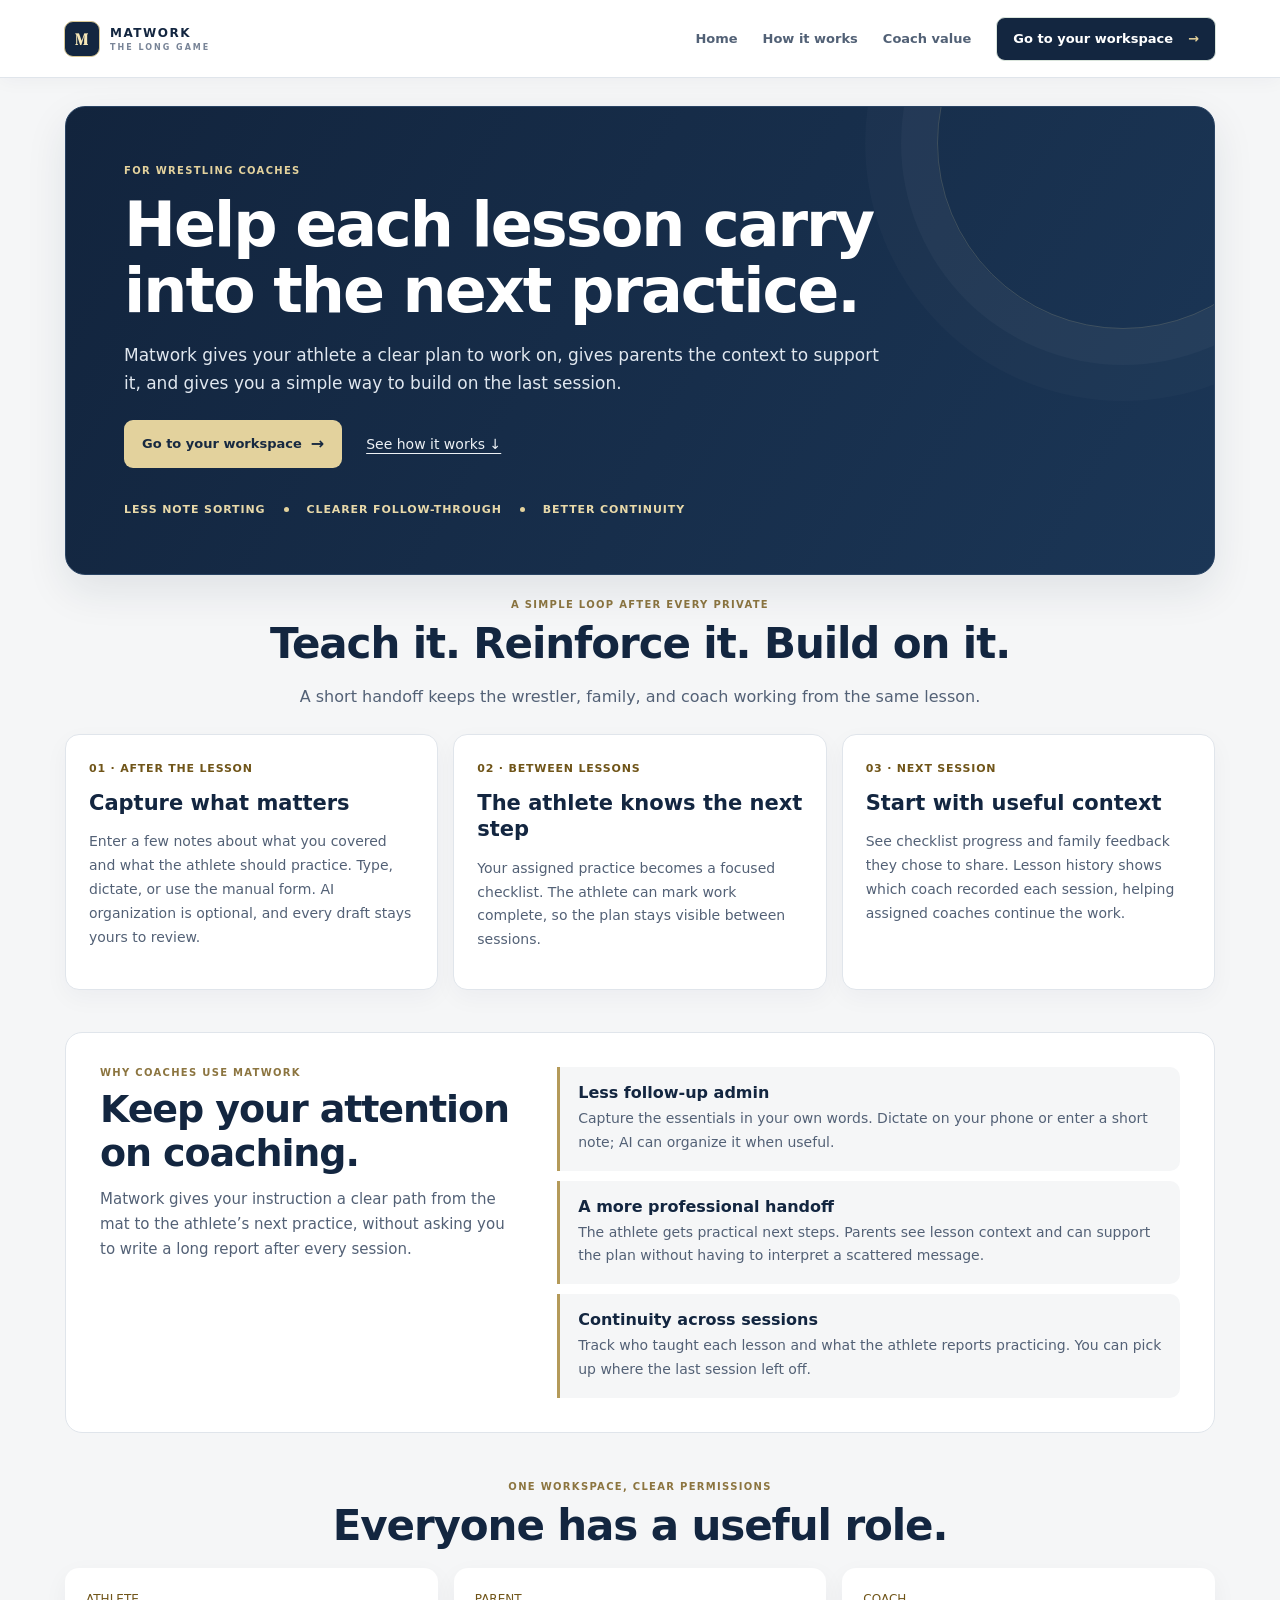
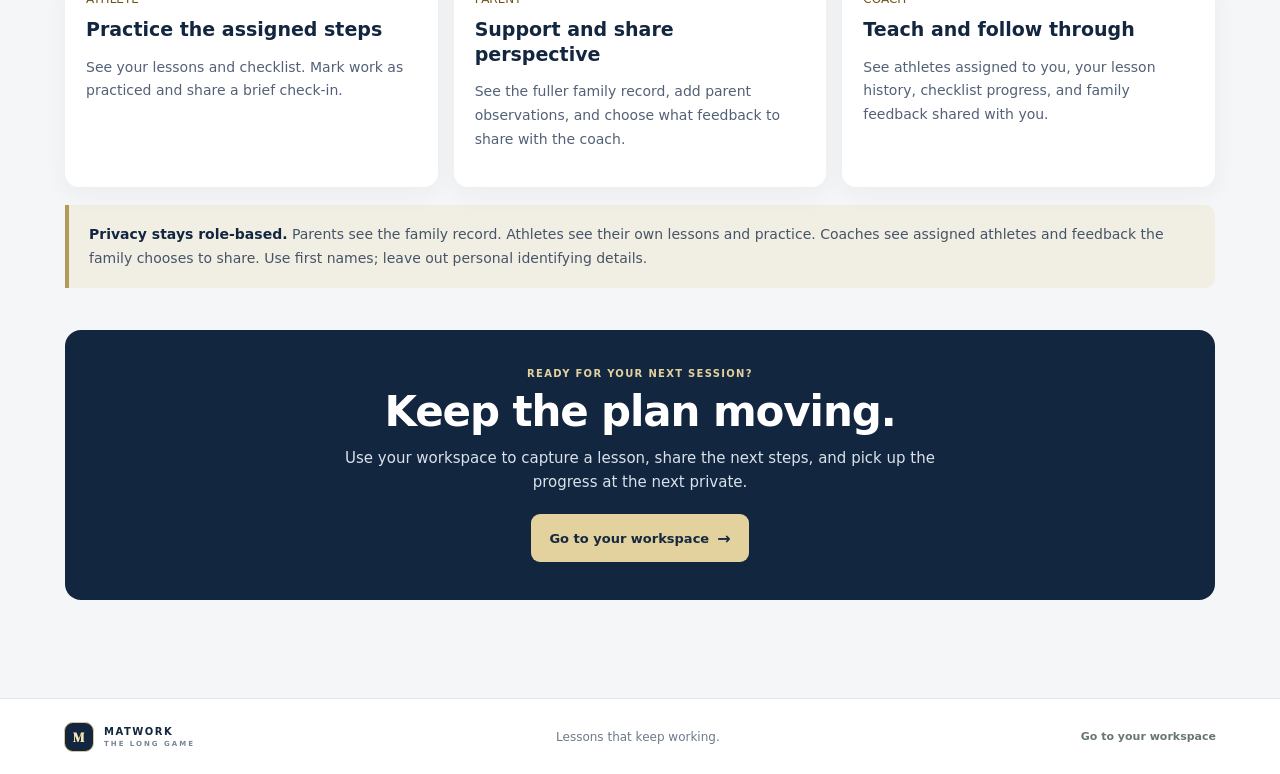
==== for-coaches.html @ a9db0e81 "Tighten tablet breakpoint for Coach page navigation" ====
<!doctype html>
<html lang="en">
<head>
  <meta charset="utf-8">
  <meta name="viewport" content="width=device-width, initial-scale=1">
  <meta name="theme-color" content="#142321">
  <meta name="description" content="How Matwork supports coaches, athletes, and parents between wrestling lessons.">
  <title>Matwork — How it works</title>
  <link rel="stylesheet" href="marketing.css?v=20261018-coachpage4">
</head>
<body>
  <header class="site-header">
    <a class="brand" href="index.html" aria-label="Matwork home"><span class="brand-mark">M</span><span>MATWORK<small>THE LONG GAME</small></span></a>
    <nav aria-label="Main navigation"><a href="index.html">Home</a><a href="#how-it-works">How it works</a><a href="#coach-value">Coach value</a></nav>
    <a class="header-cta" href="shared.html">Go to your workspace <span>→</span></a>
  </header>
  <main class="simple-main coach-page">
    <section class="coach-intro">
      <div class="eyebrow">FOR WRESTLING COACHES</div>
      <h1>Help each lesson carry into the next practice.</h1>
      <p class="lead">Matwork gives your athlete a clear plan to work on, gives parents the context to support it, and gives you a simple way to build on the last session.</p>
      <div class="coach-intro-actions"><a class="button" href="shared.html">Go to your workspace <span>→</span></a><a class="coach-text-link" href="#how-it-works">See how it works ↓</a></div>
      <div class="coach-promise"><span>LESS NOTE SORTING</span><i></i><span>CLEARER FOLLOW-THROUGH</span><i></i><span>BETTER CONTINUITY</span></div>
    </section>

    <section class="coach-section" id="how-it-works">
      <div class="coach-section-heading"><div class="eyebrow">A SIMPLE LOOP AFTER EVERY PRIVATE</div><h2>Teach it. Reinforce it. Build on it.</h2><p>A short handoff keeps the wrestler, family, and coach working from the same lesson.</p></div>
      <div class="coach-steps">
        <article class="coach-step"><span>01 · AFTER THE LESSON</span><h3>Capture what matters</h3><p>Enter a few notes about what you covered and what the athlete should practice. Type, dictate, or use the manual form. AI organization is optional, and every draft stays yours to review.</p></article>
        <article class="coach-step"><span>02 · BETWEEN LESSONS</span><h3>The athlete knows the next step</h3><p>Your assigned practice becomes a focused checklist. The athlete can mark work complete, so the plan stays visible between sessions.</p></article>
        <article class="coach-step"><span>03 · NEXT SESSION</span><h3>Start with useful context</h3><p>See checklist progress and family feedback they chose to share. Lesson history shows which coach recorded each session, helping assigned coaches continue the work.</p></article>
      </div>
    </section>

    <section class="coach-value-section" id="coach-value">
      <div><div class="eyebrow">WHY COACHES USE MATWORK</div><h2>Keep your attention on coaching.</h2><p class="coach-value-intro">Matwork gives your instruction a clear path from the mat to the athlete’s next practice, without asking you to write a long report after every session.</p></div>
      <div class="coach-benefits">
        <article><b>Less follow-up admin</b><p>Capture the essentials in your own words. Dictate on your phone or enter a short note; AI can organize it when useful.</p></article>
        <article><b>A more professional handoff</b><p>The athlete gets practical next steps. Parents see lesson context and can support the plan without having to interpret a scattered message.</p></article>
        <article><b>Continuity across sessions</b><p>Track who taught each lesson and what the athlete reports practicing. You can pick up where the last session left off.</p></article>
      </div>
    </section>

    <section class="coach-roles" aria-label="Who sees what">
      <div class="coach-section-heading"><div class="eyebrow">ONE WORKSPACE, CLEAR PERMISSIONS</div><h2>Everyone has a useful role.</h2></div>
      <div class="simple-grid" id="roles">
        <article class="simple-card"><small>ATHLETE</small><h3>Practice the assigned steps</h3><p>See your lessons and checklist. Mark work as practiced and share a brief check-in.</p></article>
        <article class="simple-card"><small>PARENT</small><h3>Support and share perspective</h3><p>See the fuller family record, add parent observations, and choose what feedback to share with the coach.</p></article>
        <article class="simple-card"><small>COACH</small><h3>Teach and follow through</h3><p>See athletes assigned to you, your lesson history, checklist progress, and family feedback shared with you.</p></article>
      </div>
      <p class="coach-privacy"><b>Privacy stays role-based.</b> Parents see the family record. Athletes see their own lessons and practice. Coaches see assigned athletes and feedback the family chooses to share. Use first names; leave out personal identifying details.</p>
    </section>

    <section class="coach-closing"><div class="eyebrow">READY FOR YOUR NEXT SESSION?</div><h2>Keep the plan moving.</h2><p>Use your workspace to capture a lesson, share the next steps, and pick up the progress at the next private.</p><a class="button" href="shared.html">Go to your workspace <span>→</span></a></section>
  </main>
  <footer class="site-footer"><a class="brand footer-brand" href="index.html"><span class="brand-mark">M</span><span>MATWORK<small>THE LONG GAME</small></span></a><span>Lessons that keep working.</span><a href="shared.html">Go to your workspace</a></footer>
</body>
</html>
---- marketing.css ----
@import url('https://fonts.googleapis.com/css2?family=DM+Sans:wght@400;500;600;700&family=DM+Serif+Display&display=swap');
:root{--ink:#142321;--forest:#315647;--green:#5a8a6a;--mint:#a4ccb4;--line:#e5ebe4;--muted:#76837b;--paper:#f7f8f4;--white:#fff;--gold:#c1a067;--sans:'DM Sans',Inter,ui-sans-serif,system-ui,-apple-system,'Segoe UI',sans-serif;--display:'DM Serif Display',Georgia,'Times New Roman',serif}
*{box-sizing:border-box}html{scroll-behavior:smooth}body{margin:0;background:var(--paper);color:var(--ink);font-family:var(--sans);font-size:15px;-webkit-font-smoothing:antialiased}.site-header{height:78px;padding:0 max(28px,calc((100vw - 1160px)/2));display:flex;align-items:center;justify-content:space-between;background:#fff;border-bottom:1px solid var(--line);gap:25px}.brand{display:flex;align-items:center;gap:10px;color:var(--ink);text-decoration:none;font-size:12px;font-weight:800;letter-spacing:1.8px;white-space:nowrap}.brand-mark{display:grid;place-items:center;width:36px;height:36px;border-radius:10px;background:var(--ink);color:#fff;font:700 16px var(--display)}.brand small{display:block;margin-top:3px;color:#8c9991;font-size:8px;letter-spacing:2px}.site-header nav{display:flex;gap:28px;margin-left:auto}.site-header nav a,.site-footer>a:not(.brand){color:#68776e;text-decoration:none;font-size:11px;font-weight:600}.site-header nav a:hover,.site-footer>a:hover{text-decoration:underline;text-underline-offset:4px}.header-cta{padding:11px 15px;border:1px solid #dae5dc;border-radius:8px;color:var(--forest);text-decoration:none;font-size:11px;font-weight:700;white-space:nowrap}.header-cta span{margin-left:7px}.hero{position:relative;overflow:hidden;display:grid;grid-template-columns:1.05fr .95fr;align-items:center;gap:45px;min-height:480px;padding:75px max(28px,calc((100vw - 1160px)/2));background:#142321;color:white}.hero:after{content:"";position:absolute;width:650px;height:650px;border:1px solid #ffffff0e;border-radius:50%;right:-90px;top:-85px;pointer-events:none}.hero-copy,.hero-visual{position:relative;z-index:1}.eyebrow{font-size:9px;font-weight:700;letter-spacing:1.7px;color:#73957f}.light-eyebrow{color:#9fc7ad}.pulse{display:inline-block;width:7px;height:7px;border-radius:100%;background:#8ab99a;margin-right:7px;vertical-align:1px}.hero h1{font:400 clamp(45px,6vw,72px)/1.03 var(--display);letter-spacing:-1.5px;margin:19px 0 18px}.hero h1 em{color:#9ac4a7;font-style:normal}.lead{max-width:525px;font-size:15px;line-height:1.75;color:#c2cec6;margin:0}.hero-actions{display:flex;align-items:center;gap:23px;margin-top:28px}.button{display:inline-flex;align-items:center;gap:17px;text-decoration:none;font-size:11px;font-weight:700;border-radius:8px;padding:14px 17px}.button-light{background:#fff;color:var(--ink)}.button span{font-size:16px}.text-link{font-size:11px;font-weight:650;color:#b7c8bd;text-decoration:none}.text-link span{margin-left:6px}.text-link:hover{text-decoration:underline;text-underline-offset:4px}.early-note{color:#82958a;font-size:9px;letter-spacing:.3px;margin-top:20px}.hero-visual{height:330px;display:grid;place-items:center}.loop-ring{position:relative;width:270px;height:270px;border:1px solid #ffffff30;border-radius:50%;display:grid;place-items:center}.loop-ring:before,.loop-ring:after{content:"";position:absolute;inset:22px;border:1px solid #ffffff25;border-radius:50%}.loop-ring:after{inset:58px;border-style:dashed;border-color:#ffffff22}.loop-center{display:grid;place-items:center;text-align:center;position:relative;z-index:2;width:87px;height:87px;border-radius:50%;background:#24483b;color:#c9dfd0;font:18px/1.05 var(--display);letter-spacing:1px}.loop-node{position:absolute;display:grid;gap:3px;place-items:center;width:92px;height:58px;border:1px solid #ffffff35;border-radius:9px;background:#1a302b;color:#d9e5dd;font-size:8px;font-weight:700;letter-spacing:1px}.loop-node small{color:#93ac9b;font-size:9px;font-weight:400;letter-spacing:0}.node-coach{top:-13px;left:calc(50% - 46px)}.node-wrestler{right:-37px;top:calc(50% - 29px)}.node-parent{left:-37px;top:calc(50% - 29px)}.visual-caption{position:absolute;bottom:0;color:#8ba497;font-size:8px;letter-spacing:1.5px}.proof-strip{min-height:64px;display:flex;align-items:center;justify-content:center;gap:28px;padding:12px 20px;background:#fff;border-bottom:1px solid var(--line);color:#839087;font-size:8px;font-weight:700;letter-spacing:1.5px}.proof-strip i{width:4px;height:4px;border-radius:50%;background:#b9c9bc}.section{max-width:1160px;margin:0 auto;padding:90px 30px}.intro-section{display:grid;grid-template-columns:.65fr 1.35fr;gap:55px;align-items:start}.section-heading h2,.coach-value h2,.privacy-section h2,.closing-cta h2{font:400 38px/1.12 var(--display);letter-spacing:-.5px;margin:13px 0}.section-heading>p{max-width:325px;color:var(--muted);font-size:12px;line-height:1.75}.role-cards{display:grid;grid-template-columns:repeat(3,1fr);gap:12px}.role-card{position:relative;min-height:233px;padding:19px 17px;background:#fff;border:1px solid var(--line);border-radius:11px}.role-number{font-size:8px;color:#9aa59e;font-weight:700;letter-spacing:1px}.role-icon{display:grid;place-items:center;width:37px;height:37px;margin:20px 0 13px;border-radius:10px;background:#eef4ee;color:var(--forest);font-size:18px}.parent-card .role-icon{background:#f7f1e5;color:#a18047}.coach-card .role-icon{background:#edf2f3;color:#577580}.role-card h3{font:400 18px/1.25 var(--display);margin:0 0 9px}.role-card p{font-size:10px;line-height:1.7;color:#7d8981;margin:0}.role-foot{position:absolute;bottom:17px;left:17px;color:#9aa69f;font-size:7px;font-weight:700;letter-spacing:1px}.loop-section{max-width:none;padding:76px max(30px,calc((100vw - 1160px)/2));background:#eaf0e9;display:grid;grid-template-columns:.8fr 1.2fr;gap:65px}.loop-heading h2{font:400 42px/1.08 var(--display);margin:14px 0}.loop-heading p{max-width:320px;color:#758279;font-size:11px;line-height:1.75}.steps{list-style:none;margin:0;padding:0;display:grid;gap:0}.steps li{display:flex;gap:17px;padding:14px 0;border-bottom:1px solid #d9e2d8}.steps li:first-child{padding-top:0}.steps li:last-child{border:0}.steps li>span{display:grid;place-items:center;flex:0 0 27px;height:27px;border-radius:50%;background:#315647;color:white;font:13px var(--display)}.steps b{font-size:11px;color:#35483d}.steps p{max-width:580px;margin:5px 0 0;color:#7a877e;font-size:10px;line-height:1.7}.coach-value{display:grid;grid-template-columns:.85fr 1.15fr;gap:85px;align-items:center}.coach-value h2{margin-bottom:0}.value-copy p{font-size:11px;line-height:1.85;color:#748178;margin:0 0 13px}.dark-link{display:inline-block;margin-top:5px;color:#426d52}.privacy-section{display:flex;align-items:flex-start;gap:22px;padding:50px max(30px,calc((100vw - 1160px)/2));background:#fff;border-top:1px solid var(--line)}.privacy-mark{display:grid;place-items:center;flex:0 0 38px;height:38px;border-radius:10px;background:#eef4ee;color:#548066;font-size:19px}.privacy-section h2{font-size:28px;margin:9px 0}.privacy-section p{max-width:670px;color:#78857d;font-size:10px;line-height:1.8;margin:0}.closing-cta{padding:74px 25px;text-align:center;background:#142321;color:#fff}.closing-cta h2{font-size:43px;margin:13px 0}.closing-cta p{max-width:480px;margin:0 auto 22px;color:#aabbb0;font-size:11px;line-height:1.7}.site-footer{min-height:80px;display:flex;align-items:center;justify-content:space-between;gap:20px;padding:18px max(28px,calc((100vw - 1160px)/2));background:#fff;color:#9aa49d;font-size:9px}.footer-brand .brand-mark{width:30px;height:30px;font-size:14px}.footer-brand{font-size:10px}.footer-brand small{font-size:7px}
@media(max-width:900px){.site-header{padding:0 22px}.hero{padding:62px 30px;gap:15px}.section{padding:70px 25px}.intro-section{grid-template-columns:1fr;gap:27px}.section-heading>p{max-width:520px}.loop-section{padding:65px 28px;gap:35px}.coach-value{gap:45px}.privacy-section{padding:40px 28px}.site-footer{padding:18px 24px}}
@media(max-width:650px){.site-header{height:66px;padding:0 15px;gap:10px}.brand{font-size:10px;gap:7px}.brand-mark{width:31px;height:31px}.brand small{font-size:7px}.site-header nav{display:none}.header-cta{font-size:9px;padding:9px}.hero{grid-template-columns:1fr;padding:54px 22px 35px;gap:5px}.hero h1{font-size:49px}.lead{font-size:13px}.hero-visual{height:285px}.loop-ring{transform:scale(.86)}.visual-caption{font-size:7px;letter-spacing:1px}.proof-strip{gap:11px;flex-wrap:wrap;min-height:58px;font-size:7px;letter-spacing:1px}.proof-strip i{width:3px;height:3px}.section{padding:58px 19px}.section-heading h2{font-size:33px}.role-cards{grid-template-columns:1fr}.role-card{min-height:185px;padding:17px}.role-icon{margin:14px 0 10px}.role-foot{left:17px;bottom:14px}.loop-section{grid-template-columns:1fr;padding:55px 21px;gap:26px}.loop-heading h2{font-size:37px}.coach-value{grid-template-columns:1fr;gap:18px}.coach-value h2{font-size:34px}.privacy-section{padding:35px 20px;gap:13px}.privacy-section h2{font-size:24px}.closing-cta{padding:58px 20px}.closing-cta h2{font-size:36px}.site-footer{flex-wrap:wrap;justify-content:center;text-align:center;padding:17px}.site-footer>span{width:100%;order:3}.hero-actions{gap:14px;flex-wrap:wrap}}
.wrestler-preview{display:grid;grid-template-columns:.8fr 1.2fr;gap:70px;align-items:center;padding-top:40px;padding-bottom:85px}.preview-copy h2{font:400 37px/1.12 var(--display);margin:12px 0}.preview-copy p{color:#758178;font-size:11px;line-height:1.8}.preview-copy .preview-note{margin-top:20px;color:#9aa59e;font-size:9px}.athlete-card{width:min(100%,465px);justify-self:center;padding:19px;background:#fff;border:1px solid var(--line);border-radius:14px;box-shadow:0 16px 45px #23382c10}.athlete-card-top{display:flex;align-items:center;gap:10px;padding-bottom:14px;border-bottom:1px solid #edf0eb}.athlete-avatar{display:grid;place-items:center;width:35px;height:35px;background:#eaf1eb;border-radius:50%;color:#456a50;font:16px var(--display)}.athlete-card-top b{display:block;font:16px var(--display)}.athlete-card-top small{display:block;margin-top:3px;font-size:9px;color:#8d9991}.week-pill{margin-left:auto;padding:6px 8px;background:#f0f5ef;border-radius:20px;color:#64826b;font-size:7px;font-weight:700;letter-spacing:.8px}.week-focus{padding:17px 14px;background:#f5f8f4;border:1px solid #e9efe8;border-radius:9px;margin:14px 0}.mini-eyebrow{color:#7e9985;font-size:7px;font-weight:700;letter-spacing:1px}.week-focus h3{font:400 17px var(--display);margin:8px 0 5px}.week-focus p{font-size:9px;color:#829087;margin:0}.progress-row{display:flex;justify-content:space-between;font-size:9px;color:#78857d}.progress-row b{color:#3e694e}.progress-track{height:5px;background:#e9eee8;border-radius:10px;margin:8px 0 7px;overflow:hidden}.progress-track span{display:block;width:66%;height:100%;background:#78a487;border-radius:10px}.sample-task{display:flex;align-items:center;gap:10px;padding:12px 2px;border-bottom:1px solid #eff2ee}.sample-task>span:first-child{width:17px;height:17px;display:grid;place-items:center;flex:0 0 17px;border-radius:50%}.sample-task .checked{background:#e8f2e9;color:#4d805a;font-size:10px}.sample-task .unchecked{border:1px solid #cbd7cc}.sample-task b{font-size:9px}.sample-task small{display:block;color:#9aa49d;font-size:8px;margin-top:4px}.reflection-chip{display:flex;gap:9px;align-items:center;margin-top:12px;padding:10px;background:#f9f6ed;border-radius:8px}.reflection-chip>span{color:#bb9654}.reflection-chip p{margin:0;color:#817653;font-size:8px;line-height:1.55}.reflection-chip b{font-size:8px}.sample-caption{text-align:right;margin-top:10px;color:#b0b9b1;font-size:6px;letter-spacing:1px}
@media(max-width:900px){.wrestler-preview{gap:35px}}
@media(max-width:650px){.wrestler-preview{grid-template-columns:1fr;gap:26px;padding-top:25px;padding-bottom:60px}.preview-copy h2{font-size:32px}}
.monetization-note{display:grid;gap:6px;margin:17px 0;padding:13px 15px;border-left:3px solid #c1a067;background:#f5f2e9;border-radius:0 8px 8px 0}.monetization-note b{color:#705c38;font-size:9px;letter-spacing:.5px}.monetization-note span{color:#81785f;font-size:9px;line-height:1.7}


/* Keep explanatory copy readable while retaining compact decorative labels. */
.role-card p,.loop-heading p,.steps p,.value-copy p,.privacy-section p,.closing-cta p,.preview-copy p,.monetization-note span{font-size:13px;line-height:1.7}
.role-card p{font-size:12px}
.preview-copy .preview-note{font-size:12px}
/* Matwork visual refresh: clean navy with restrained Vegas gold. */
:root{--mat-navy:#132640;--mat-navy-2:#1c3658;--mat-gold:#b49a59;--mat-paper:#f5f6f7;--mat-ink:#172436;--mat-muted:#637184;--mat-line:#e0e5eb}
body{background:var(--mat-paper);color:var(--mat-ink);font-family:Inter,ui-sans-serif,system-ui,-apple-system,"Segoe UI",sans-serif}
.site-header{position:sticky;top:0;z-index:5;min-height:72px;padding:12px clamp(18px,5vw,64px);background:rgba(255,255,255,.96);border-bottom:1px solid var(--mat-line);box-shadow:0 3px 18px #1326400a;backdrop-filter:blur(12px)}
.brand{color:var(--mat-navy);letter-spacing:1.5px}.brand-mark{background:var(--mat-navy);border:1px solid #d8c793;color:#f5e6b6;border-radius:9px}.brand small{color:#788497}.site-header nav{display:flex;align-items:center;gap:25px}.site-header nav a{color:#526176;font-size:13px;font-weight:600;text-decoration:none}.site-header nav a:hover{color:var(--mat-navy)}
.header-cta{display:inline-flex;align-items:center;justify-content:center;gap:8px;min-height:44px;border-radius:9px;padding:0 16px;background:var(--mat-navy);color:#fff;font-size:13px;font-weight:700;text-decoration:none}.header-cta span{color:#e5d29a}
.hero.core-hero{max-width:1210px;min-height:490px;margin:26px auto 22px;padding:clamp(28px,5.4vw,70px);display:grid;grid-template-columns:minmax(0,1.15fr) minmax(260px,.85fr);align-items:center;gap:35px;background:linear-gradient(120deg,#12243d 0%,#1b3656 100%);border:1px solid #294363;border-radius:23px;box-shadow:0 18px 55px #13264020;color:#fff;overflow:hidden}
.core-hero .hero-copy{max-width:620px}.core-hero .eyebrow{color:#e2ce91;font-size:10px;letter-spacing:1.7px}.core-hero h1{max-width:620px;margin:18px 0 15px;color:#fff;font:650 clamp(39px,5.4vw,67px)/1.02 Inter,ui-sans-serif,system-ui,sans-serif;letter-spacing:-2.8px}.core-hero h1 em{color:#dfcc91;font-style:normal}.core-hero .lead{max-width:560px;margin:0;color:#d9e1ea;font-size:18px;line-height:1.65}.hero-actions{display:flex;align-items:center;gap:18px;flex-wrap:wrap;margin-top:26px}.hero-actions .button,.simple-main .button,.closing-cta .button{min-height:48px;border-radius:9px;padding:0 18px;background:#e3d29d;color:#172940;font-weight:750;text-decoration:none}.hero-actions .text-link{color:#e5eaf0;font-weight:600;text-underline-offset:4px}.core-hero .hero-visual{position:relative;display:grid;justify-items:center;align-content:center;min-height:330px}.loop-ring{position:relative;width:min(100%,330px);aspect-ratio:1;border:1px solid #ddca8c80;border-radius:50%;background:radial-gradient(circle,#ffffff0c 0 44%,transparent 45%)}.loop-ring:before,.loop-ring:after{content:"";position:absolute;inset:12%;border:1px solid #ffffff20;border-radius:50%}.loop-ring:after{inset:27%;border-color:#ddca8c35}.loop-center{position:absolute;inset:50% auto auto 50%;transform:translate(-50%,-50%);display:grid;place-content:center;width:100px;height:100px;border-radius:50%;background:#e0cd94;color:#172940;text-align:center;font-size:16px;font-weight:850;letter-spacing:1px;line-height:1.05;box-shadow:0 8px 35px #080f1c60}.loop-node{position:absolute;z-index:1;display:grid;gap:3px;min-width:98px;padding:10px 12px;border:1px solid #ffffff40;border-radius:9px;background:#1c3658;color:#fff;text-align:center;font-size:10px;font-weight:800;letter-spacing:1px;box-shadow:0 6px 20px #080f1c30}.loop-node small{color:#e1d09a;font-size:10px;font-weight:500;letter-spacing:0}.node-coach{top:3%;left:50%;transform:translateX(-50%)}.node-wrestler{right:-5%;bottom:17%}.node-parent{left:-5%;bottom:17%}.visual-caption{margin-top:18px;color:#d7c48a;font-size:10px;font-weight:750;letter-spacing:1.3px;text-align:center}
.proof-strip{max-width:1210px;margin:0 auto 62px;padding:16px 24px;display:flex;align-items:center;justify-content:center;gap:clamp(12px,3vw,32px);flex-wrap:wrap;border:1px solid var(--mat-line);border-radius:11px;background:#fff;color:#44546a;font-size:10px;font-weight:800;letter-spacing:1.1px}.proof-strip i{width:5px;height:5px;border-radius:50%;background:var(--mat-gold)}
.section{max-width:1160px;margin:0 auto;padding:12px 24px 56px}.section-heading{text-align:center}.section-heading .eyebrow,.eyebrow{color:#8c7540}.section-heading h2{font:650 clamp(30px,4.5vw,48px)/1.1 Inter,ui-sans-serif,system-ui,sans-serif;letter-spacing:-1.6px;color:var(--mat-navy)}.section-heading p{color:var(--mat-muted);font-size:16px;line-height:1.6}.core-loop{display:grid;grid-template-columns:repeat(3,minmax(0,1fr));gap:17px;margin:34px 0 30px}.core-step{min-height:190px;border:1px solid var(--mat-line);border-radius:15px;background:#fff;padding:25px;box-shadow:0 8px 25px #152b4610}.core-step .core-num{color:#8b7440}.core-step b{color:var(--mat-navy);font-size:19px;letter-spacing:-.3px}.core-step p{color:var(--mat-muted);font-size:14px;line-height:1.65}.core-privacy{border-left:4px solid var(--mat-gold);background:#f1eee4;border-radius:0 12px 12px 0;padding:20px 23px;color:#4d5867;line-height:1.65}.core-privacy b{color:var(--mat-navy)}
.closing-cta{max-width:1210px;margin:0 auto 46px;padding:48px 30px;border:1px solid #294363;border-radius:18px;background:var(--mat-navy);text-align:center;color:#fff}.closing-cta .eyebrow{color:#dfcd95}.closing-cta h2{font:650 clamp(30px,4vw,43px)/1.08 Inter,ui-sans-serif,system-ui,sans-serif;letter-spacing:-1.3px}.closing-cta p{max-width:590px;margin:12px auto 22px;color:#d9e1ea;font-size:15px;line-height:1.65}.core-bottom{text-align:center;padding:5px 20px 34px}.core-bottom a{color:var(--mat-navy);text-decoration-color:var(--mat-gold)}.site-footer{min-height:76px;padding:18px clamp(18px,5vw,64px);border-top:1px solid var(--mat-line);background:#fff;color:#6d7a8b;font-size:12px}.site-footer a{color:var(--mat-navy)}
.simple-main{max-width:1100px;padding:64px 24px}.simple-main>.eyebrow{color:#8c7540}.simple-main h1{color:var(--mat-navy);font:650 clamp(38px,6vw,62px)/1.04 Inter,ui-sans-serif,system-ui,sans-serif;letter-spacing:-2px}.simple-main .lead{color:var(--mat-muted)}.simple-main .button{display:inline-flex;align-items:center;justify-content:center;gap:8px;background:var(--mat-navy);color:#fff}.simple-card{border-color:var(--mat-line);border-radius:14px;box-shadow:0 8px 25px #152b460c}.simple-card small{color:#8b7440}.simple-card h2{color:var(--mat-navy);font:650 21px Inter,ui-sans-serif,system-ui,sans-serif}.simple-card p{color:var(--mat-muted);font-size:14px}.simple-flow{background:linear-gradient(120deg,#12243d,#1b3656);border:1px solid #294363;border-radius:16px}.simple-flow .eyebrow{color:#dfcd95}.simple-flow h2{font:650 30px Inter,ui-sans-serif,system-ui,sans-serif;letter-spacing:-.7px}.core-privacy{margin-top:28px}
@media(max-width:760px){.site-header{min-height:62px;padding:9px 15px;gap:10px}.site-header nav{gap:12px}.site-header nav a{font-size:11px}.header-cta{min-height:40px;padding:0 11px;font-size:11px}.hero.core-hero{min-height:0;margin:13px 12px 16px;padding:28px 22px 20px;grid-template-columns:1fr;gap:15px;border-radius:17px}.core-hero h1{font-size:clamp(37px,10vw,52px);letter-spacing:-1.9px}.core-hero .lead{font-size:15px;line-height:1.6}.hero-actions{gap:13px;margin-top:21px}.core-hero .hero-visual{min-height:245px}.loop-ring{width:min(74vw,250px)}.loop-center{width:78px;height:78px;font-size:13px}.loop-node{min-width:81px;padding:8px 9px;font-size:9px}.node-wrestler{right:-2%}.node-parent{left:-2%}.visual-caption{font-size:9px}.proof-strip{margin:0 12px 38px;padding:14px;gap:10px 13px;font-size:9px}.proof-strip i{width:4px;height:4px}.section{padding:8px 15px 38px}.section-heading h2{font-size:32px}.section-heading p{font-size:14px}.core-loop{grid-template-columns:1fr;gap:11px;margin:23px 0}.core-step{min-height:0;padding:19px}.core-step b{font-size:17px}.core-step p{font-size:13px}.core-privacy{padding:17px;font-size:13px}.closing-cta{margin:0 12px 30px;padding:33px 20px;border-radius:15px}.closing-cta p{font-size:14px}.site-footer{gap:12px;flex-wrap:wrap}.simple-main{padding:43px 18px}.simple-grid,.simple-flow ol{grid-template-columns:1fr}.simple-card{padding:20px}.simple-flow{padding:23px}.simple-flow ol{gap:12px}.core-privacy{margin-top:20px}}
@media(max-width:400px){.site-header nav{display:none}.hero-actions{align-items:flex-start;flex-direction:column}.hero-actions .button{width:100%;justify-content:center}}

.core-step .core-num{display:block;margin:0 0 12px;color:#8b7440;font-size:10px;font-weight:800;letter-spacing:1.2px}.core-step>b{display:block;margin:0 0 8px;line-height:1.3}

@media(max-width:1050px){.core-loop{grid-template-columns:repeat(2,minmax(0,1fr))}}

.section-heading .eyebrow,.simple-main>.eyebrow,.core-step .core-num{color:#6d5420}


.simple-flow{color:#fff}.simple-flow h2{margin:15px 0 22px;color:#fff;line-height:1.2}.simple-flow ol{display:grid;gap:14px;max-width:850px;margin:0;padding-left:26px;color:#edf1f5;font-size:16px;line-height:1.7}.simple-flow li{padding-left:6px}.simple-flow li::marker{color:#dfcd95;font-weight:800}.simple-flow>p{max-width:850px;margin:22px 0 0;color:#e5eaf0!important;font-size:15px;line-height:1.7!important}
@media(max-width:760px){.simple-flow{padding:24px}.simple-flow h2{font-size:clamp(25px,6vw,32px)}.simple-flow ol{font-size:15px}}
.flow-benefit{max-width:850px;margin-top:28px;padding:20px 22px;border-left:4px solid #dfcd95;border-radius:0 10px 10px 0;background:#ffffff0d}.flow-benefit b{display:block;margin-bottom:7px;color:#fff;font-size:17px;line-height:1.35}.flow-benefit p{margin:0;color:#d7e0e9;font-size:15px;line-height:1.7}
@media(max-width:760px){.flow-benefit{padding:17px}.flow-benefit p{font-size:14px}}
.core-history-note{max-width:760px;margin:0 auto 28px;text-align:center;color:var(--mat-muted);font-size:16px;line-height:1.65}
@media(max-width:760px){.core-history-note{margin:0 auto 24px;text-align:left;font-size:15px}}

/* Readability pass: make supporting copy and controls comfortably legible. */
.site-header nav a,.header-cta,.button,.text-link{font-size:13px}
.early-note{font-size:12px;line-height:1.5;letter-spacing:.2px;color:#afc0b5}
.eyebrow{font-size:10px;letter-spacing:1.3px}
.proof-strip{font-size:12px;line-height:1.45;letter-spacing:.7px}
.role-card p{font-size:13px;line-height:1.65;color:#5d6a61}
.role-foot{font-size:10px;line-height:1.4;color:#637167}
.loop-heading p{font-size:14px;line-height:1.7;color:#536258}
.steps b{font-size:14px;line-height:1.45;color:#293c31}
.steps p{font-size:14px;line-height:1.65;color:#526056}
.value-copy p{font-size:14px;line-height:1.75;color:#526056}
.privacy-section p{font-size:14px;line-height:1.7;color:#526056}
.simple-card small{font-size:12px;color:#705519}
@media(max-width:760px){
  .site-header nav a,.header-cta{font-size:12px}
  .role-card p,.steps p,.value-copy p,.privacy-section p{font-size:14px}
}

/* Slow service ticker: keep labels separated and pause while someone reads. */
.proof-strip{display:block;overflow:hidden;white-space:nowrap}
.proof-track{display:flex;width:max-content;animation:proof-scroll 30s linear infinite}
.proof-items{display:flex;flex:0 0 auto;align-items:center;gap:clamp(22px,4vw,52px);padding:0 clamp(22px,4vw,52px)}
.proof-items span{flex:0 0 auto}
.proof-items a{flex:0 0 auto;color:inherit;text-decoration:none;text-underline-offset:4px}
.proof-items a:hover,.proof-items a:focus-visible{text-decoration:underline;text-decoration-color:var(--mat-gold)}
.core-step[id]{scroll-margin-top:96px}
.proof-items i{flex:0 0 5px}
.proof-strip:hover .proof-track,.proof-strip:focus-within .proof-track{animation-play-state:paused}
@keyframes proof-scroll{to{transform:translateX(-50%)}}
@media(max-width:760px){.proof-strip{margin:0 12px 38px;padding:14px 0}.proof-items{gap:22px;padding:0 22px}}
@media(prefers-reduced-motion:reduce){.proof-track{animation:none}.proof-strip{overflow-x:auto}.proof-items[aria-hidden=true]{display:none}}

/* Give the coach explainer the same visual hierarchy as the home page. */
.simple-main{max-width:1210px;margin:0 auto;padding:30px clamp(16px,3vw,30px) 64px}
.coach-intro{margin:0 0 24px;padding:clamp(28px,5vw,58px);border:1px solid #294363;border-radius:20px;background:linear-gradient(120deg,#12243d,#1b3656);box-shadow:0 16px 42px #13264018;color:#fff}
.coach-intro>.eyebrow{color:#e3d29d}
.coach-intro h1{max-width:850px;margin:16px 0 18px;color:#fff;font:650 clamp(38px,5.3vw,62px)/1.06 Inter,ui-sans-serif,system-ui,sans-serif;letter-spacing:-2px}
.coach-intro .lead{max-width:760px;color:#e0e7ef;font-size:17px;line-height:1.65}
.coach-intro .button{display:inline-flex;align-items:center;justify-content:center;gap:9px;margin-top:22px;background:#e3d29d;color:#172940}
.simple-grid{display:grid;grid-template-columns:repeat(3,minmax(0,1fr));gap:16px;margin:0 0 24px}
.simple-card{min-width:0;padding:24px;background:#fff}
.simple-card h2{line-height:1.25}
.simple-card p{line-height:1.7}
@media(max-width:900px){.site-header{padding:0 18px;gap:14px}.site-header nav{gap:14px}.site-header nav a{font-size:12px}.header-cta{padding:0 12px;font-size:12px}.simple-grid{grid-template-columns:repeat(2,minmax(0,1fr))}}
@media(max-width:650px){.simple-main{padding:16px 14px 40px}.coach-intro{padding:27px 21px;border-radius:16px}.coach-intro h1{font-size:clamp(36px,10vw,48px);letter-spacing:-1.6px}.coach-intro .lead{font-size:15px;line-height:1.6}.coach-intro .button{width:100%}.simple-grid{grid-template-columns:1fr;gap:11px}.simple-card{padding:20px}}

/* Coach explainer: communicate the workflow and its value in one scan. */
.coach-page{padding-top:28px}
.coach-intro{position:relative;overflow:hidden;padding:clamp(30px,5vw,58px)}
.coach-intro:after{content:"";position:absolute;right:-95px;top:-150px;width:370px;height:370px;border:1px solid #e3d29d30;border-radius:50%;box-shadow:0 0 0 36px #ffffff08,0 0 0 72px #ffffff05;pointer-events:none}
.coach-intro>*{position:relative;z-index:1}
.coach-intro h1{max-width:780px}
.coach-intro-actions{display:flex;align-items:center;gap:24px;flex-wrap:wrap}
.coach-intro .button{width:auto}
.coach-text-link{margin-top:22px;color:#edf1f5;font-size:14px;text-underline-offset:4px}
.coach-promise{display:flex;align-items:center;flex-wrap:wrap;gap:13px 18px;margin-top:35px;color:#e8d9a9;font-size:11px;font-weight:800;letter-spacing:.9px}
.coach-promise i{width:5px;height:5px;border-radius:50%;background:#e3d29d}
.coach-section,.coach-roles{margin:0 auto 42px}
.coach-section-heading{max-width:760px;margin:0 auto 24px;text-align:center}
.coach-section-heading h2,.coach-value-section h2,.coach-closing h2{margin:10px 0;color:var(--mat-navy);font-size:clamp(28px,4vw,42px);line-height:1.15;letter-spacing:-1.1px}
.coach-section-heading>p,.coach-value-intro{color:#536176;font-size:16px;line-height:1.65}
.coach-steps{display:grid;grid-template-columns:repeat(3,minmax(0,1fr));gap:15px}
.coach-step{min-width:0;padding:23px;border:1px solid var(--mat-line);border-radius:14px;background:#fff;box-shadow:0 8px 25px #1326400a}
.coach-step>span{color:#705519;font-size:11px;font-weight:800;letter-spacing:.8px}
.coach-step h3{margin:14px 0 8px;color:var(--mat-navy);font-size:21px;line-height:1.25}
.coach-step p,.coach-benefits p,.simple-card p{color:#536176;font-size:14px;line-height:1.7}
.coach-value-section{display:grid;grid-template-columns:.8fr 1.2fr;gap:42px;align-items:start;margin:0 0 48px;padding:34px;border:1px solid var(--mat-line);border-radius:17px;background:#fff}
.coach-value-section h2{font-size:clamp(28px,3.5vw,38px)}
.coach-value-intro{margin:12px 0 0;font-size:15px}
.coach-benefits{display:grid;gap:10px}
.coach-benefits article{padding:16px 18px;border-left:3px solid var(--mat-gold);border-radius:0 10px 10px 0;background:#f5f6f7}
.coach-benefits b{color:var(--mat-navy);font-size:16px}
.coach-benefits p{margin:5px 0 0;font-size:14px}
.coach-roles .coach-section-heading{margin-bottom:18px}
.coach-roles .simple-grid{margin-bottom:18px}
.coach-roles .simple-card{padding:21px}
.coach-roles .simple-card h3{margin:10px 0 7px;color:var(--mat-navy);font-size:19px;line-height:1.3}
.coach-privacy{margin:0;padding:18px 20px;border-left:4px solid var(--mat-gold);border-radius:0 10px 10px 0;background:#f1eee4;color:#465467;font-size:14px;line-height:1.7}
.coach-privacy b{color:var(--mat-navy)}
.coach-closing{margin:0 0 34px;padding:38px 22px;border-radius:16px;background:var(--mat-navy);text-align:center;color:#fff}
.coach-closing .eyebrow{color:#e3d29d}
.coach-closing h2{margin:9px 0;color:#fff}
.coach-closing p{max-width:620px;margin:0 auto 19px;color:#d9e1ea;font-size:15px;line-height:1.65}
.coach-closing .button{display:inline-flex;align-items:center;justify-content:center;gap:8px;background:#e3d29d;color:#172940}
@media(max-width:900px){.coach-steps{grid-template-columns:repeat(2,minmax(0,1fr))}.coach-value-section{grid-template-columns:1fr;gap:18px}}
@media(max-width:650px){.coach-page{padding-top:14px}.coach-intro{padding:27px 21px}.coach-intro-actions{gap:8px;display:grid}.coach-text-link{margin:6px 0 0}.coach-promise{gap:10px 12px;margin-top:25px;font-size:10px}.coach-section,.coach-roles{margin-bottom:34px}.coach-section-heading{text-align:left}.coach-section-heading h2,.coach-value-section h2{font-size:30px}.coach-section-heading>p{font-size:15px}.coach-steps{grid-template-columns:1fr;gap:10px}.coach-step{padding:20px}.coach-value-section{padding:23px 19px;gap:12px}.coach-benefits article{padding:14px}.coach-closing{padding:30px 19px}}
@media(min-width:651px) and (max-width:1050px){.site-header{height:auto;min-height:70px;padding:10px 20px;gap:10px 16px;flex-wrap:wrap}.site-header nav{order:3;flex:1 0 100%;justify-content:center;margin:0;padding:9px 0 2px;border-top:1px solid var(--mat-line)}.header-cta{margin-left:auto}}
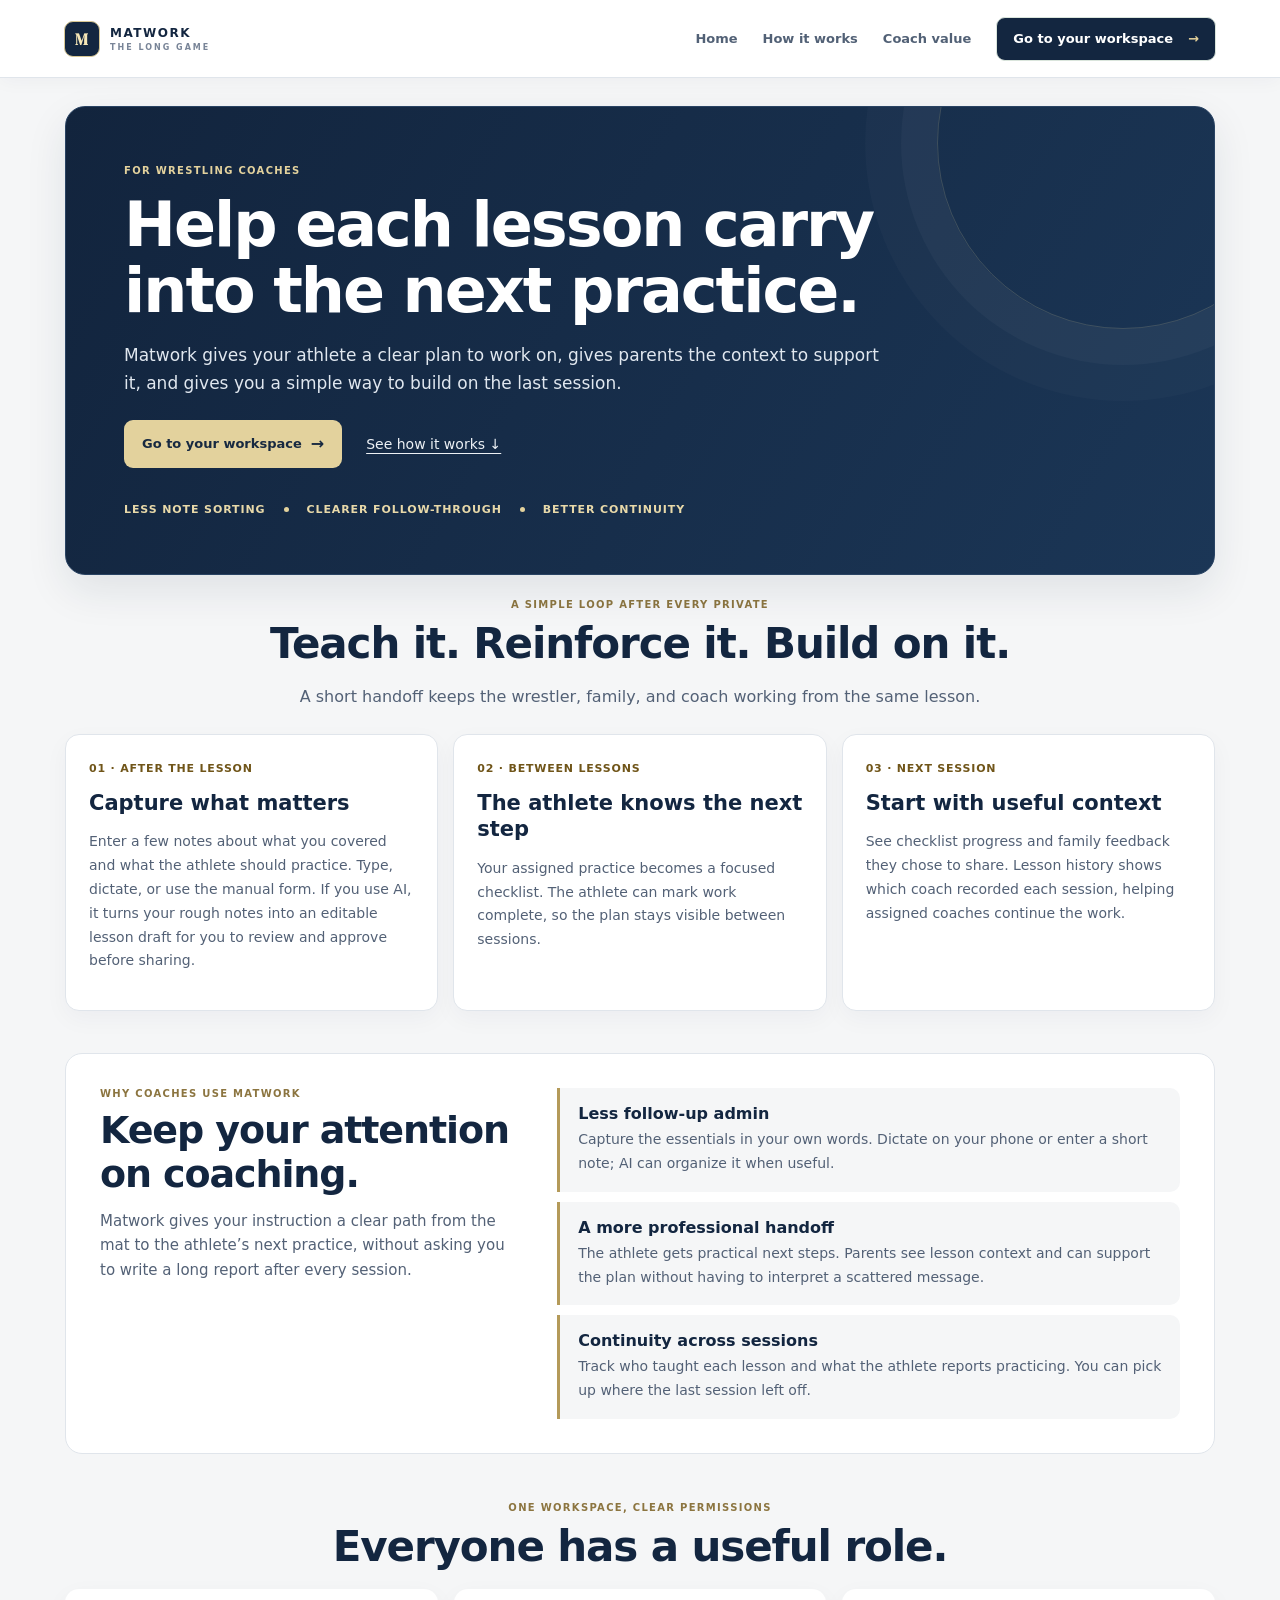
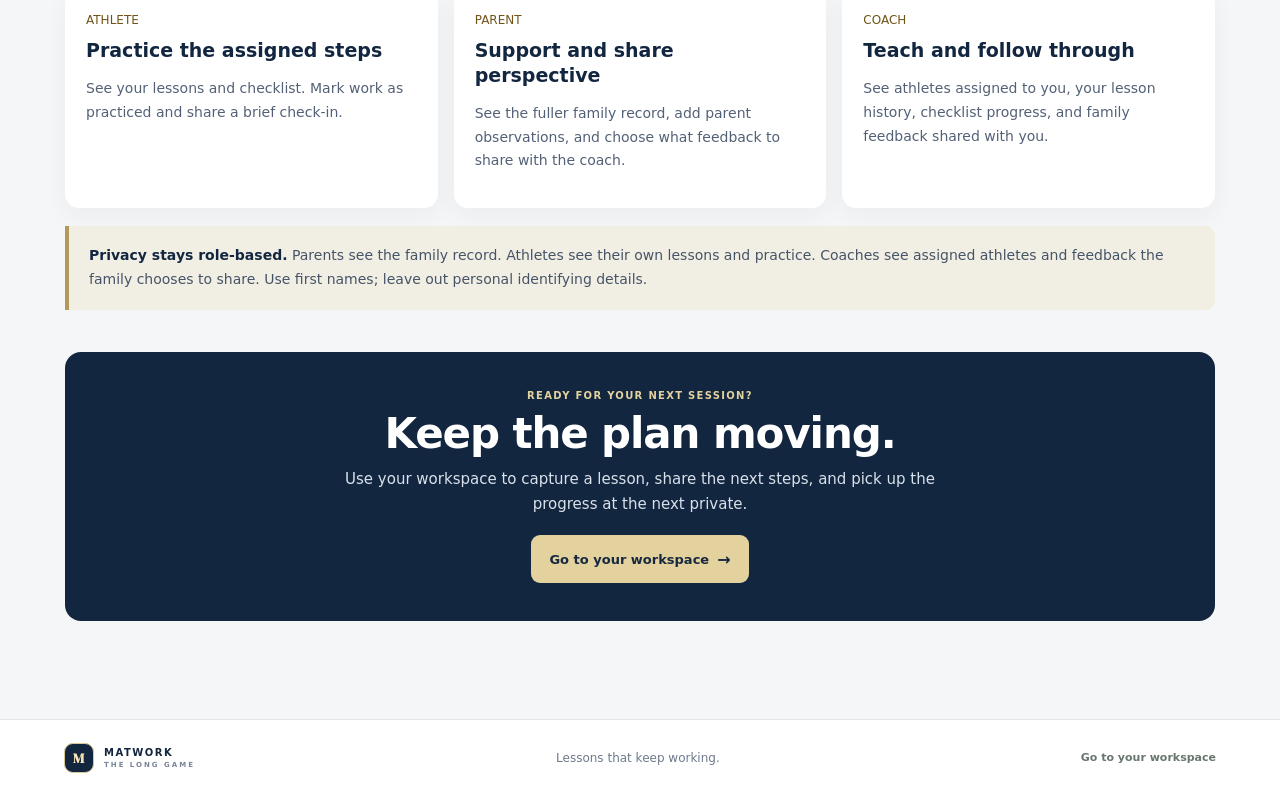
==== commit 6e1f5418: "Clarify the coach AI review step" ====
--- a/for-coaches.html
+++ b/for-coaches.html
@@ -26,7 +26,7 @@
     <section class="coach-section" id="how-it-works">
       <div class="coach-section-heading"><div class="eyebrow">A SIMPLE LOOP AFTER EVERY PRIVATE</div><h2>Teach it. Reinforce it. Build on it.</h2><p>A short handoff keeps the wrestler, family, and coach working from the same lesson.</p></div>
       <div class="coach-steps">
-        <article class="coach-step"><span>01 · AFTER THE LESSON</span><h3>Capture what matters</h3><p>Enter a few notes about what you covered and what the athlete should practice. Type, dictate, or use the manual form. AI organization is optional, and every draft stays yours to review.</p></article>
+        <article class="coach-step"><span>01 · AFTER THE LESSON</span><h3>Capture what matters</h3><p>Enter a few notes about what you covered and what the athlete should practice. Type, dictate, or use the manual form. If you use AI, it turns your rough notes into an editable lesson draft for you to review and approve before sharing.</p></article>
         <article class="coach-step"><span>02 · BETWEEN LESSONS</span><h3>The athlete knows the next step</h3><p>Your assigned practice becomes a focused checklist. The athlete can mark work complete, so the plan stays visible between sessions.</p></article>
         <article class="coach-step"><span>03 · NEXT SESSION</span><h3>Start with useful context</h3><p>See checklist progress and family feedback they chose to share. Lesson history shows which coach recorded each session, helping assigned coaches continue the work.</p></article>
       </div>
--- a/marketing.css
+++ b/marketing.css
@@ -128,5 +128,5 @@
 .coach-closing .button{display:inline-flex;align-items:center;justify-content:center;gap:8px;background:#e3d29d;color:#172940}
 @media(max-width:900px){.coach-steps{grid-template-columns:repeat(2,minmax(0,1fr))}.coach-value-section{grid-template-columns:1fr;gap:18px}}
 @media(max-width:650px){.coach-page{padding-top:14px}.coach-intro{padding:27px 21px}.coach-intro-actions{gap:8px;display:grid}.coach-text-link{margin:6px 0 0}.coach-promise{gap:10px 12px;margin-top:25px;font-size:10px}.coach-section,.coach-roles{margin-bottom:34px}.coach-section-heading{text-align:left}.coach-section-heading h2,.coach-value-section h2{font-size:30px}.coach-section-heading>p{font-size:15px}.coach-steps{grid-template-columns:1fr;gap:10px}.coach-step{padding:20px}.coach-value-section{padding:23px 19px;gap:12px}.coach-benefits article{padding:14px}.coach-closing{padding:30px 19px}}
-@media(min-width:651px) and (max-width:1050px){.site-header{height:auto;min-height:70px;padding:10px 20px;gap:10px 16px;flex-wrap:wrap}.site-header nav{order:3;flex:1 0 100%;justify-content:center;margin:0;padding:9px 0 2px;border-top:1px solid var(--mat-line)}.header-cta{margin-left:auto}}
+@media(min-width:651px) and (max-width:1200px){.site-header{height:auto;min-height:70px;padding:10px 20px;gap:10px 16px;flex-wrap:wrap}.site-header nav{order:3;flex:1 0 100%;justify-content:center;margin:0;padding:9px 0 2px;border-top:1px solid var(--mat-line)}.header-cta{margin-left:auto}}
 
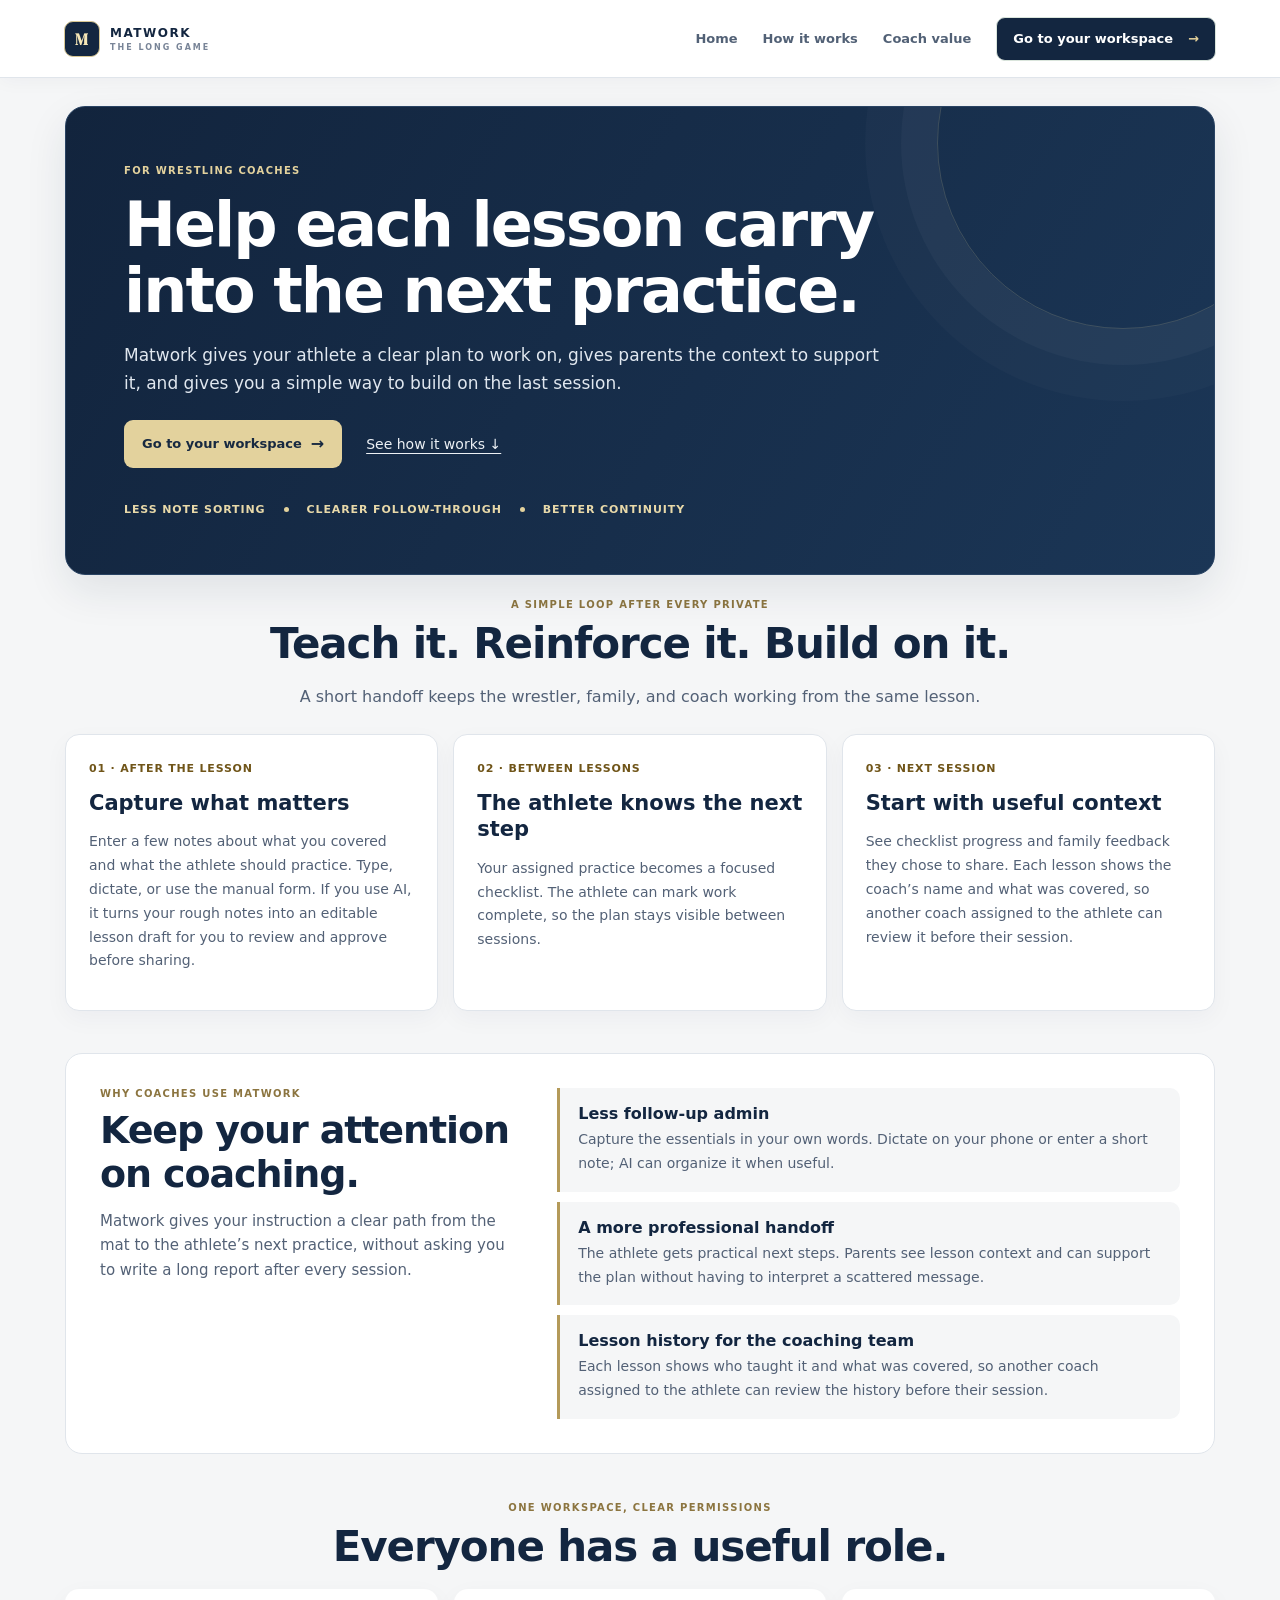
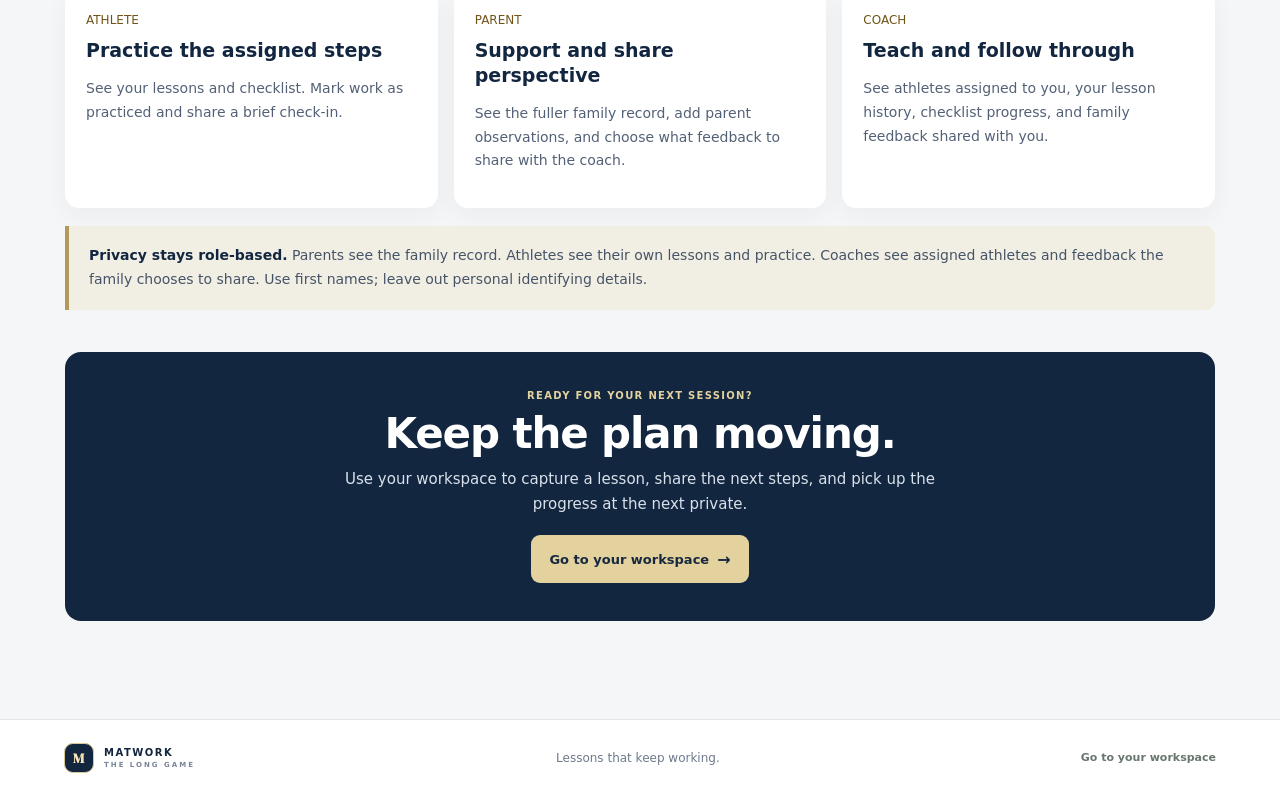
==== commit 99199a6b: "Clarify lesson history and coach handoff" ====
--- a/for-coaches.html
+++ b/for-coaches.html
@@ -6,7 +6,7 @@
   <meta name="theme-color" content="#142321">
   <meta name="description" content="How Matwork supports coaches, athletes, and parents between wrestling lessons.">
   <title>Matwork — How it works</title>
-  <link rel="stylesheet" href="marketing.css?v=20261018-coachpage4">
+  <link rel="stylesheet" href="marketing.css?v=20261018-coachpage5">
 </head>
 <body>
   <header class="site-header">
@@ -28,7 +28,7 @@
       <div class="coach-steps">
         <article class="coach-step"><span>01 · AFTER THE LESSON</span><h3>Capture what matters</h3><p>Enter a few notes about what you covered and what the athlete should practice. Type, dictate, or use the manual form. If you use AI, it turns your rough notes into an editable lesson draft for you to review and approve before sharing.</p></article>
         <article class="coach-step"><span>02 · BETWEEN LESSONS</span><h3>The athlete knows the next step</h3><p>Your assigned practice becomes a focused checklist. The athlete can mark work complete, so the plan stays visible between sessions.</p></article>
-        <article class="coach-step"><span>03 · NEXT SESSION</span><h3>Start with useful context</h3><p>See checklist progress and family feedback they chose to share. Lesson history shows which coach recorded each session, helping assigned coaches continue the work.</p></article>
+        <article class="coach-step"><span>03 · NEXT SESSION</span><h3>Start with useful context</h3><p>See checklist progress and family feedback they chose to share. Each lesson shows the coach’s name and what was covered, so another coach assigned to the athlete can review it before their session.</p></article>
       </div>
     </section>
 
@@ -37,7 +37,7 @@
       <div class="coach-benefits">
         <article><b>Less follow-up admin</b><p>Capture the essentials in your own words. Dictate on your phone or enter a short note; AI can organize it when useful.</p></article>
         <article><b>A more professional handoff</b><p>The athlete gets practical next steps. Parents see lesson context and can support the plan without having to interpret a scattered message.</p></article>
-        <article><b>Continuity across sessions</b><p>Track who taught each lesson and what the athlete reports practicing. You can pick up where the last session left off.</p></article>
+        <article><b>Lesson history for the coaching team</b><p>Each lesson shows who taught it and what was covered, so another coach assigned to the athlete can review the history before their session.</p></article>
       </div>
     </section>
 
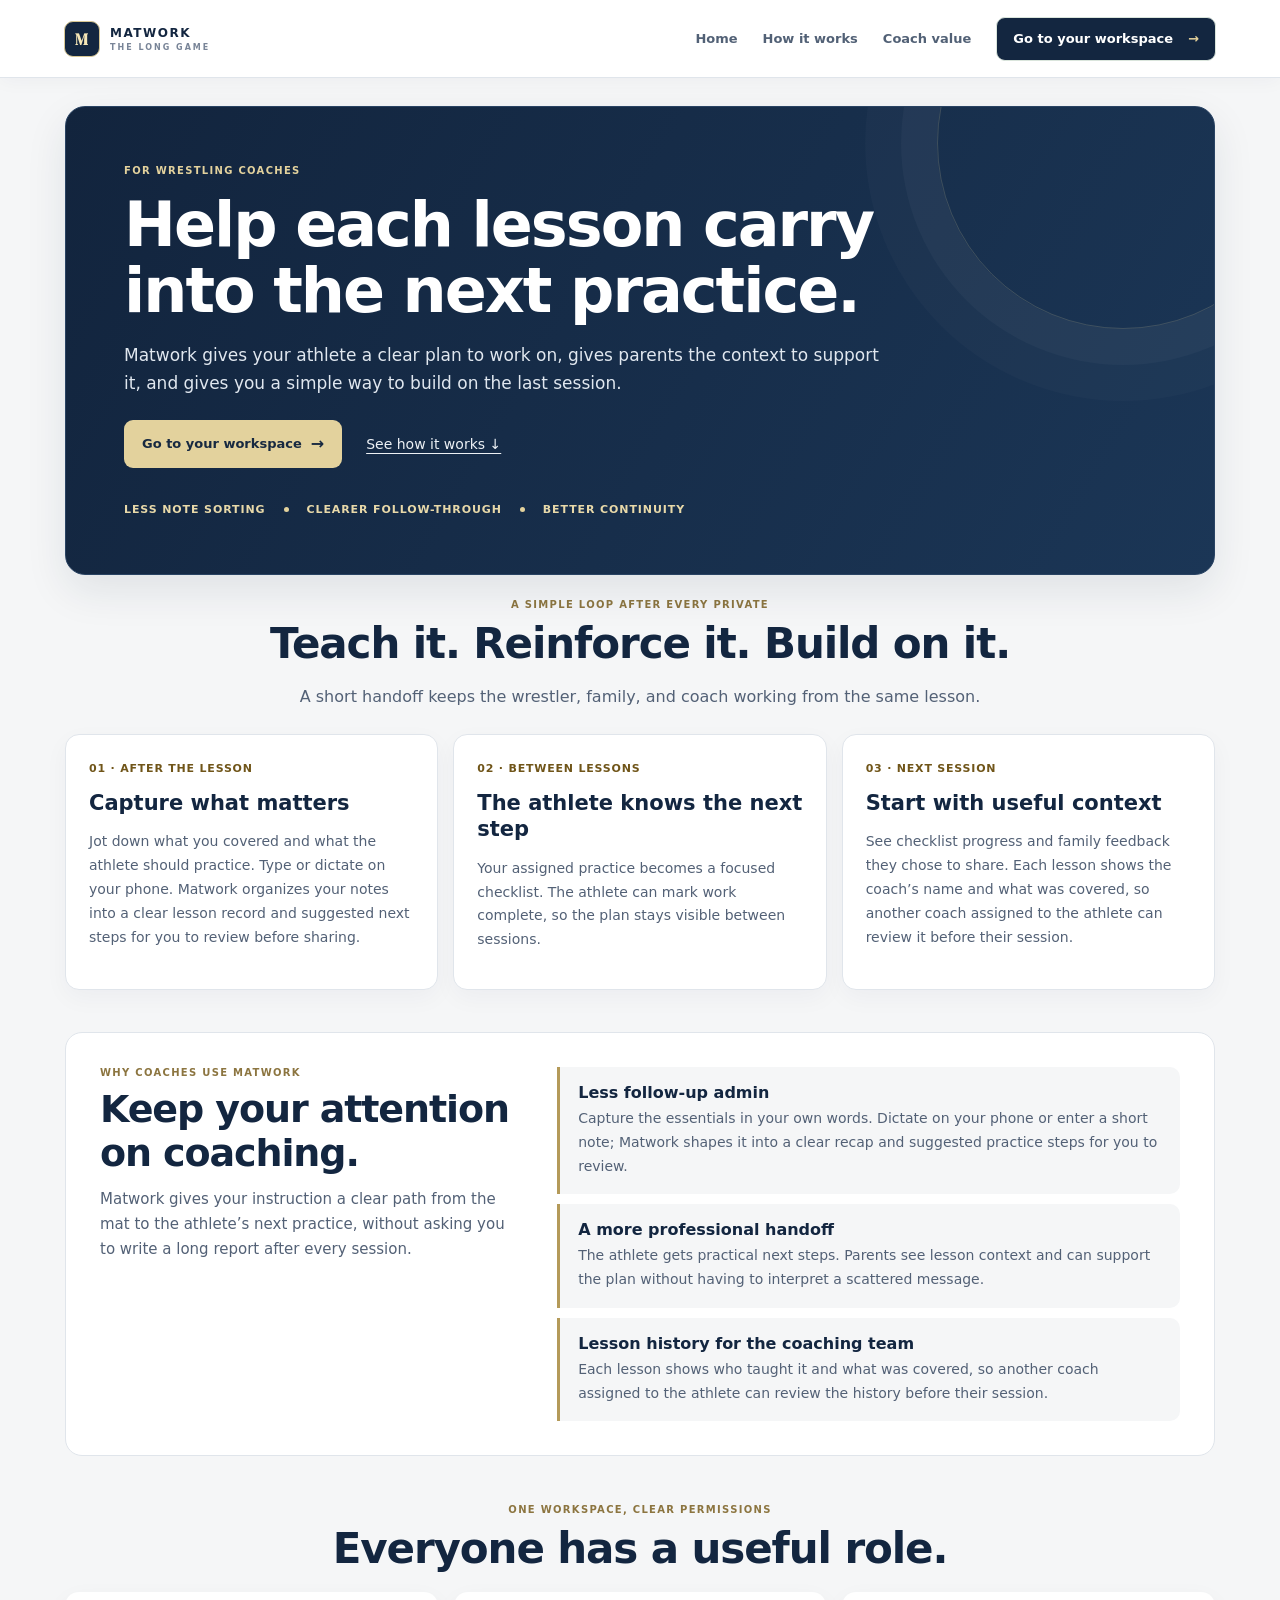
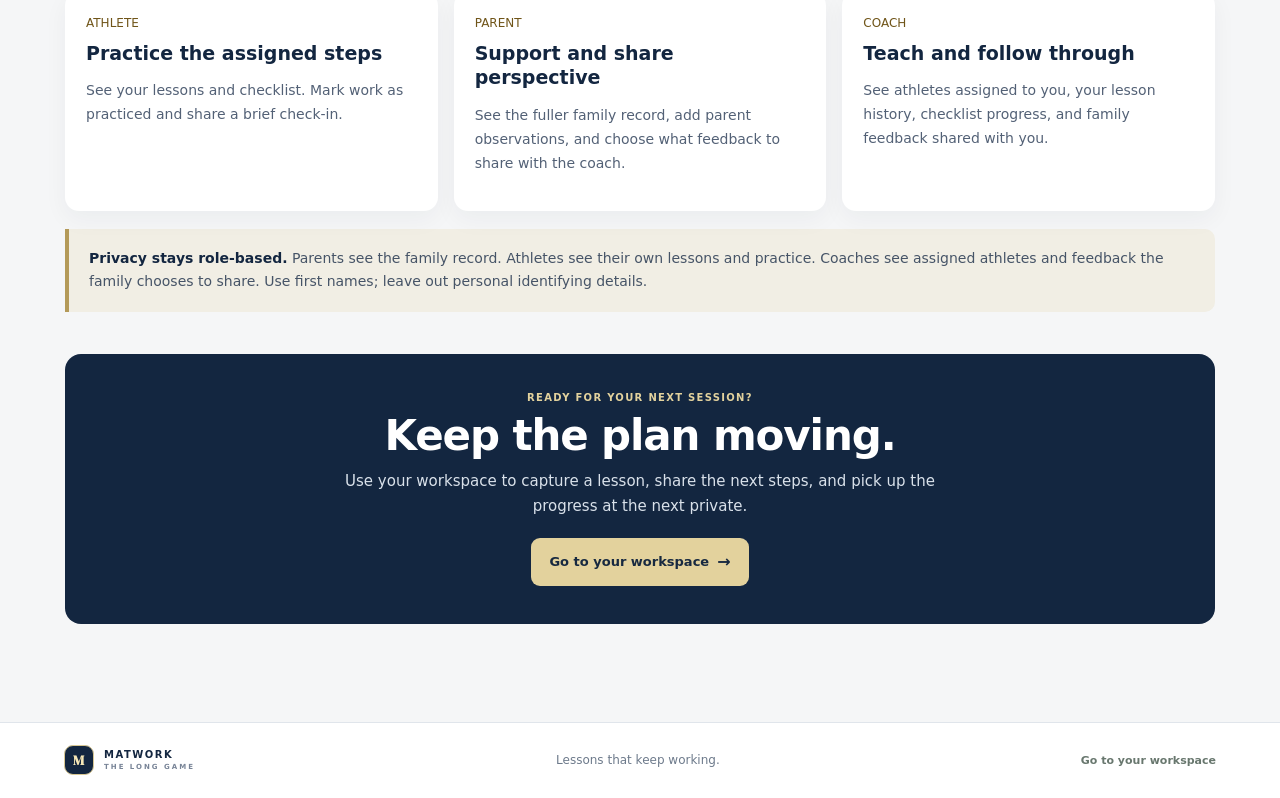
==== commit 02fc6561: "Refine Matwork for-coaches.html copy and readability" ====
--- a/for-coaches.html
+++ b/for-coaches.html
@@ -6,7 +6,7 @@
   <meta name="theme-color" content="#142321">
   <meta name="description" content="How Matwork supports coaches, athletes, and parents between wrestling lessons.">
   <title>Matwork — How it works</title>
-  <link rel="stylesheet" href="marketing.css?v=20261018-coachpage5">
+  <link rel="stylesheet" href="marketing.css?v=20261018-coachpage6">
 </head>
 <body>
   <header class="site-header">
@@ -26,7 +26,7 @@
     <section class="coach-section" id="how-it-works">
       <div class="coach-section-heading"><div class="eyebrow">A SIMPLE LOOP AFTER EVERY PRIVATE</div><h2>Teach it. Reinforce it. Build on it.</h2><p>A short handoff keeps the wrestler, family, and coach working from the same lesson.</p></div>
       <div class="coach-steps">
-        <article class="coach-step"><span>01 · AFTER THE LESSON</span><h3>Capture what matters</h3><p>Enter a few notes about what you covered and what the athlete should practice. Type, dictate, or use the manual form. If you use AI, it turns your rough notes into an editable lesson draft for you to review and approve before sharing.</p></article>
+        <article class="coach-step"><span>01 · AFTER THE LESSON</span><h3>Capture what matters</h3><p>Jot down what you covered and what the athlete should practice. Type or dictate on your phone. Matwork organizes your notes into a clear lesson record and suggested next steps for you to review before sharing.</p></article>
         <article class="coach-step"><span>02 · BETWEEN LESSONS</span><h3>The athlete knows the next step</h3><p>Your assigned practice becomes a focused checklist. The athlete can mark work complete, so the plan stays visible between sessions.</p></article>
         <article class="coach-step"><span>03 · NEXT SESSION</span><h3>Start with useful context</h3><p>See checklist progress and family feedback they chose to share. Each lesson shows the coach’s name and what was covered, so another coach assigned to the athlete can review it before their session.</p></article>
       </div>
@@ -35,7 +35,7 @@
     <section class="coach-value-section" id="coach-value">
       <div><div class="eyebrow">WHY COACHES USE MATWORK</div><h2>Keep your attention on coaching.</h2><p class="coach-value-intro">Matwork gives your instruction a clear path from the mat to the athlete’s next practice, without asking you to write a long report after every session.</p></div>
       <div class="coach-benefits">
-        <article><b>Less follow-up admin</b><p>Capture the essentials in your own words. Dictate on your phone or enter a short note; AI can organize it when useful.</p></article>
+        <article><b>Less follow-up admin</b><p>Capture the essentials in your own words. Dictate on your phone or enter a short note; Matwork shapes it into a clear recap and suggested practice steps for you to review.</p></article>
         <article><b>A more professional handoff</b><p>The athlete gets practical next steps. Parents see lesson context and can support the plan without having to interpret a scattered message.</p></article>
         <article><b>Lesson history for the coaching team</b><p>Each lesson shows who taught it and what was covered, so another coach assigned to the athlete can review the history before their session.</p></article>
       </div>
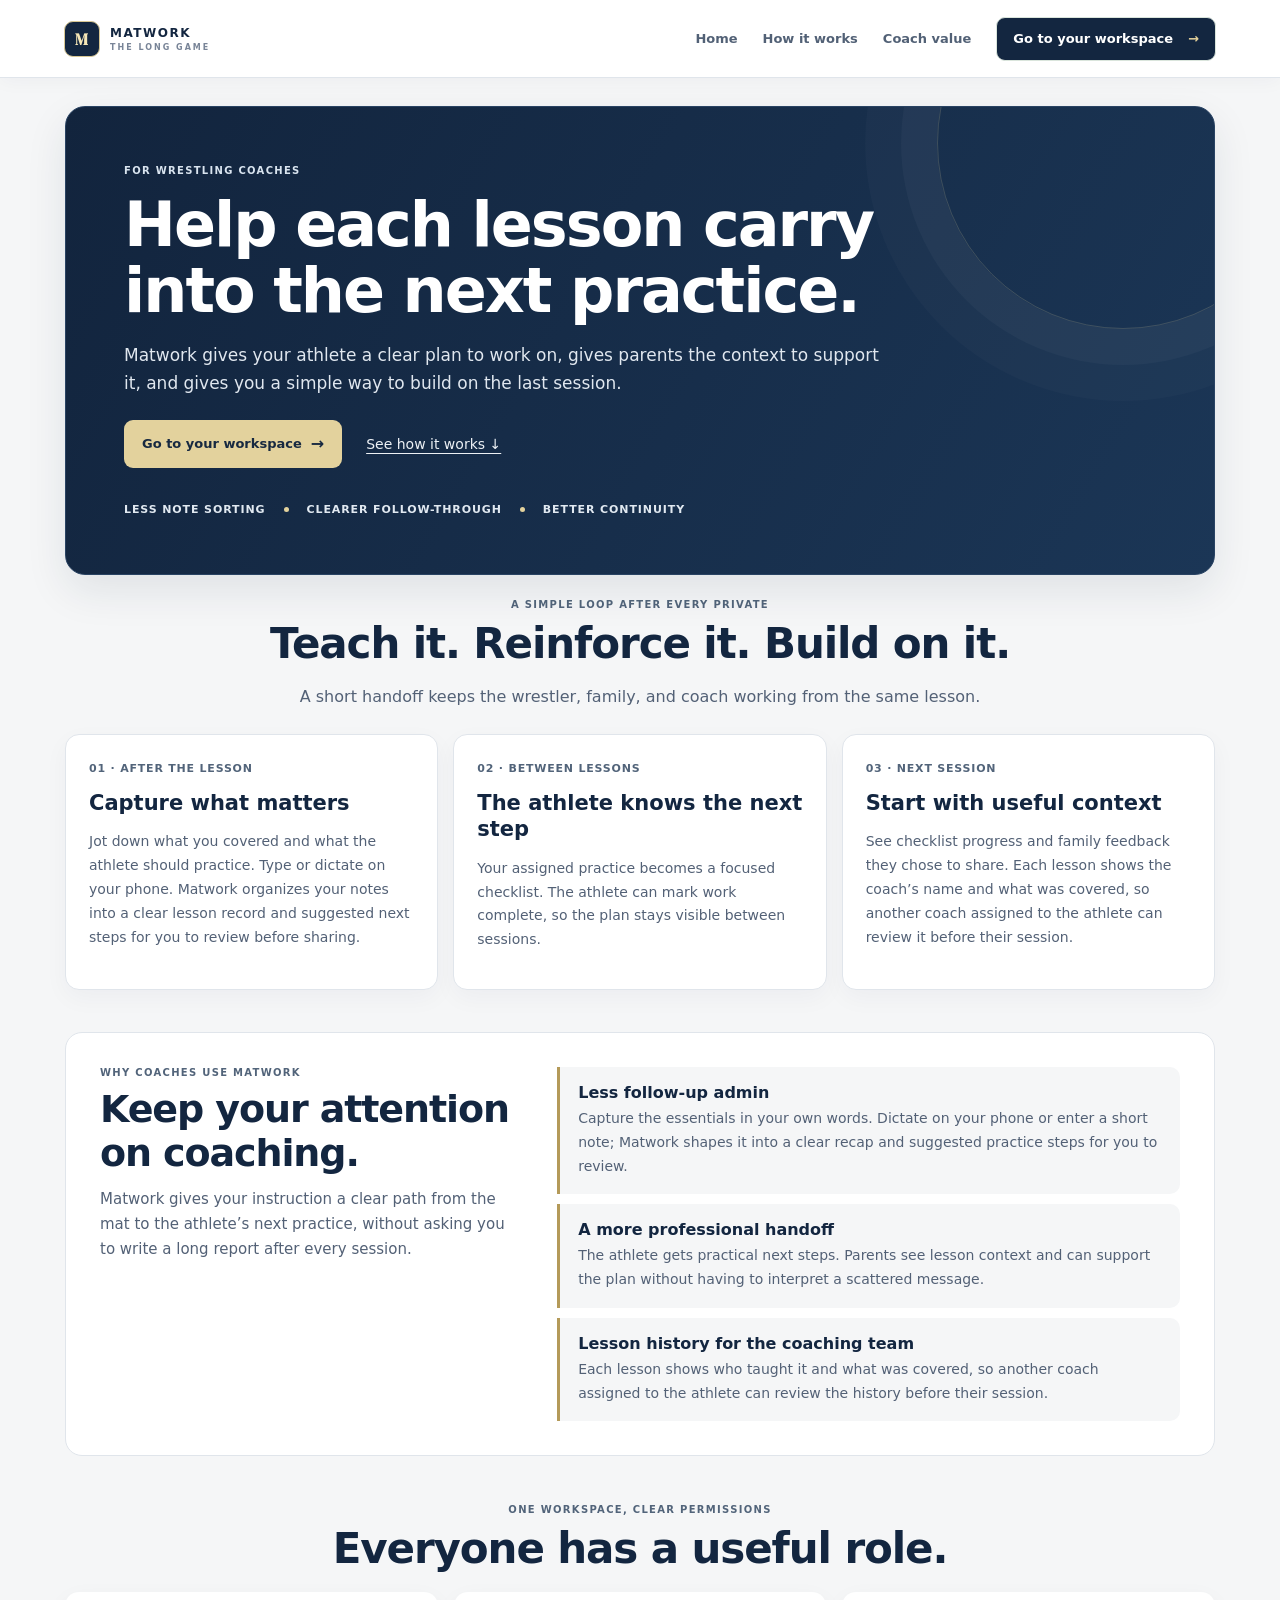
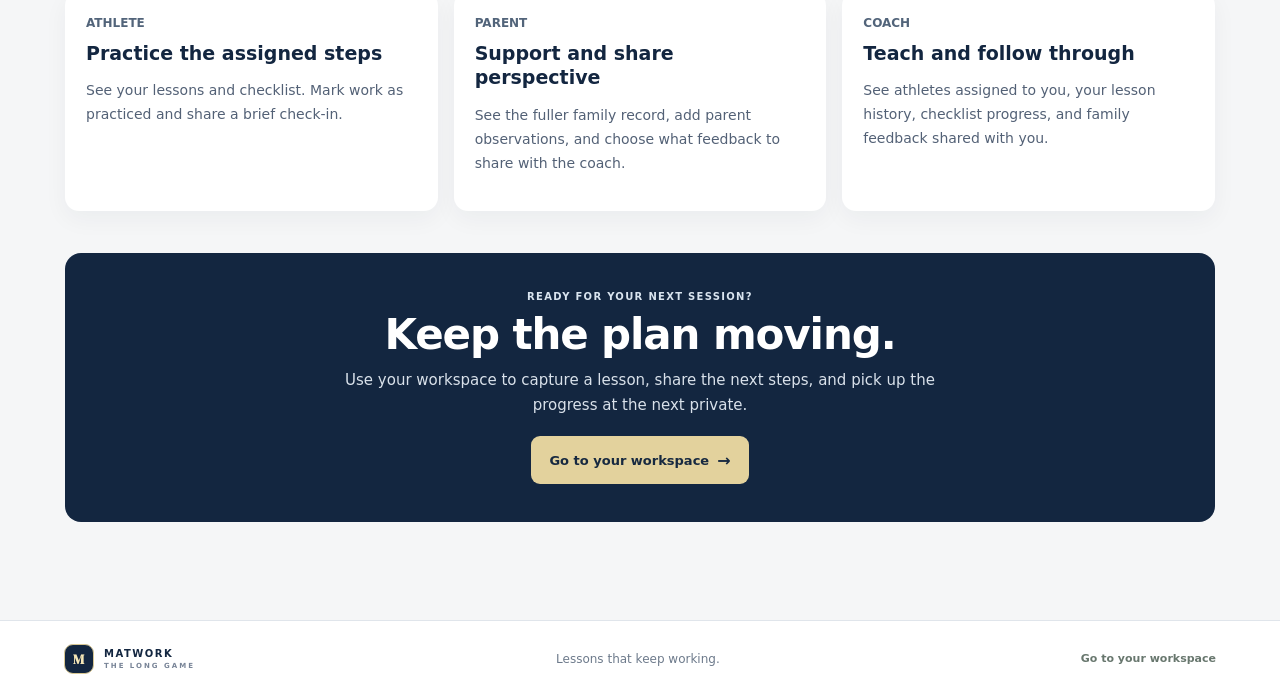
==== commit 52a82387: "Clarify coach note capture and simplify privacy section" ====
--- a/for-coaches.html
+++ b/for-coaches.html
@@ -48,7 +48,6 @@
         <article class="simple-card"><small>PARENT</small><h3>Support and share perspective</h3><p>See the fuller family record, add parent observations, and choose what feedback to share with the coach.</p></article>
         <article class="simple-card"><small>COACH</small><h3>Teach and follow through</h3><p>See athletes assigned to you, your lesson history, checklist progress, and family feedback shared with you.</p></article>
       </div>
-      <p class="coach-privacy"><b>Privacy stays role-based.</b> Parents see the family record. Athletes see their own lessons and practice. Coaches see assigned athletes and feedback the family chooses to share. Use first names; leave out personal identifying details.</p>
     </section>
 
     <section class="coach-closing"><div class="eyebrow">READY FOR YOUR NEXT SESSION?</div><h2>Keep the plan moving.</h2><p>Use your workspace to capture a lesson, share the next steps, and pick up the progress at the next private.</p><a class="button" href="shared.html">Go to your workspace <span>→</span></a></section>
--- a/marketing.css
+++ b/marketing.css
@@ -77,7 +77,7 @@
 /* Give the coach explainer the same visual hierarchy as the home page. */
 .simple-main{max-width:1210px;margin:0 auto;padding:30px clamp(16px,3vw,30px) 64px}
 .coach-intro{margin:0 0 24px;padding:clamp(28px,5vw,58px);border:1px solid #294363;border-radius:20px;background:linear-gradient(120deg,#12243d,#1b3656);box-shadow:0 16px 42px #13264018;color:#fff}
-.coach-intro>.eyebrow{color:#e3d29d}
+.coach-intro>.eyebrow{color:#d9e4ef}
 .coach-intro h1{max-width:850px;margin:16px 0 18px;color:#fff;font:650 clamp(38px,5.3vw,62px)/1.06 Inter,ui-sans-serif,system-ui,sans-serif;letter-spacing:-2px}
 .coach-intro .lead{max-width:760px;color:#e0e7ef;font-size:17px;line-height:1.65}
 .coach-intro .button{display:inline-flex;align-items:center;justify-content:center;gap:9px;margin-top:22px;background:#e3d29d;color:#172940}
@@ -97,15 +97,16 @@
 .coach-intro-actions{display:flex;align-items:center;gap:24px;flex-wrap:wrap}
 .coach-intro .button{width:auto}
 .coach-text-link{margin-top:22px;color:#edf1f5;font-size:14px;text-underline-offset:4px}
-.coach-promise{display:flex;align-items:center;flex-wrap:wrap;gap:13px 18px;margin-top:35px;color:#e8d9a9;font-size:11px;font-weight:800;letter-spacing:.9px}
+.coach-promise{display:flex;align-items:center;flex-wrap:wrap;gap:13px 18px;margin-top:35px;color:#e1e9f1;font-size:11px;font-weight:800;letter-spacing:.9px}
 .coach-promise i{width:5px;height:5px;border-radius:50%;background:#e3d29d}
 .coach-section,.coach-roles{margin:0 auto 42px}
 .coach-section-heading{max-width:760px;margin:0 auto 24px;text-align:center}
+.coach-section-heading>.eyebrow,.coach-value-section .eyebrow{color:#52647a}
 .coach-section-heading h2,.coach-value-section h2,.coach-closing h2{margin:10px 0;color:var(--mat-navy);font-size:clamp(28px,4vw,42px);line-height:1.15;letter-spacing:-1.1px}
 .coach-section-heading>p,.coach-value-intro{color:#536176;font-size:16px;line-height:1.65}
 .coach-steps{display:grid;grid-template-columns:repeat(3,minmax(0,1fr));gap:15px}
 .coach-step{min-width:0;padding:23px;border:1px solid var(--mat-line);border-radius:14px;background:#fff;box-shadow:0 8px 25px #1326400a}
-.coach-step>span{color:#705519;font-size:11px;font-weight:800;letter-spacing:.8px}
+.coach-step>span{color:#52647a;font-size:11px;font-weight:800;letter-spacing:.8px}
 .coach-step h3{margin:14px 0 8px;color:var(--mat-navy);font-size:21px;line-height:1.25}
 .coach-step p,.coach-benefits p,.simple-card p{color:#536176;font-size:14px;line-height:1.7}
 .coach-value-section{display:grid;grid-template-columns:.8fr 1.2fr;gap:42px;align-items:start;margin:0 0 48px;padding:34px;border:1px solid var(--mat-line);border-radius:17px;background:#fff}
@@ -118,11 +119,12 @@
 .coach-roles .coach-section-heading{margin-bottom:18px}
 .coach-roles .simple-grid{margin-bottom:18px}
 .coach-roles .simple-card{padding:21px}
+.coach-roles .simple-card small{color:#52647a;font-weight:750}
 .coach-roles .simple-card h3{margin:10px 0 7px;color:var(--mat-navy);font-size:19px;line-height:1.3}
 .coach-privacy{margin:0;padding:18px 20px;border-left:4px solid var(--mat-gold);border-radius:0 10px 10px 0;background:#f1eee4;color:#465467;font-size:14px;line-height:1.7}
 .coach-privacy b{color:var(--mat-navy)}
 .coach-closing{margin:0 0 34px;padding:38px 22px;border-radius:16px;background:var(--mat-navy);text-align:center;color:#fff}
-.coach-closing .eyebrow{color:#e3d29d}
+.coach-closing .eyebrow{color:#d9e4ef}
 .coach-closing h2{margin:9px 0;color:#fff}
 .coach-closing p{max-width:620px;margin:0 auto 19px;color:#d9e1ea;font-size:15px;line-height:1.65}
 .coach-closing .button{display:inline-flex;align-items:center;justify-content:center;gap:8px;background:#e3d29d;color:#172940}
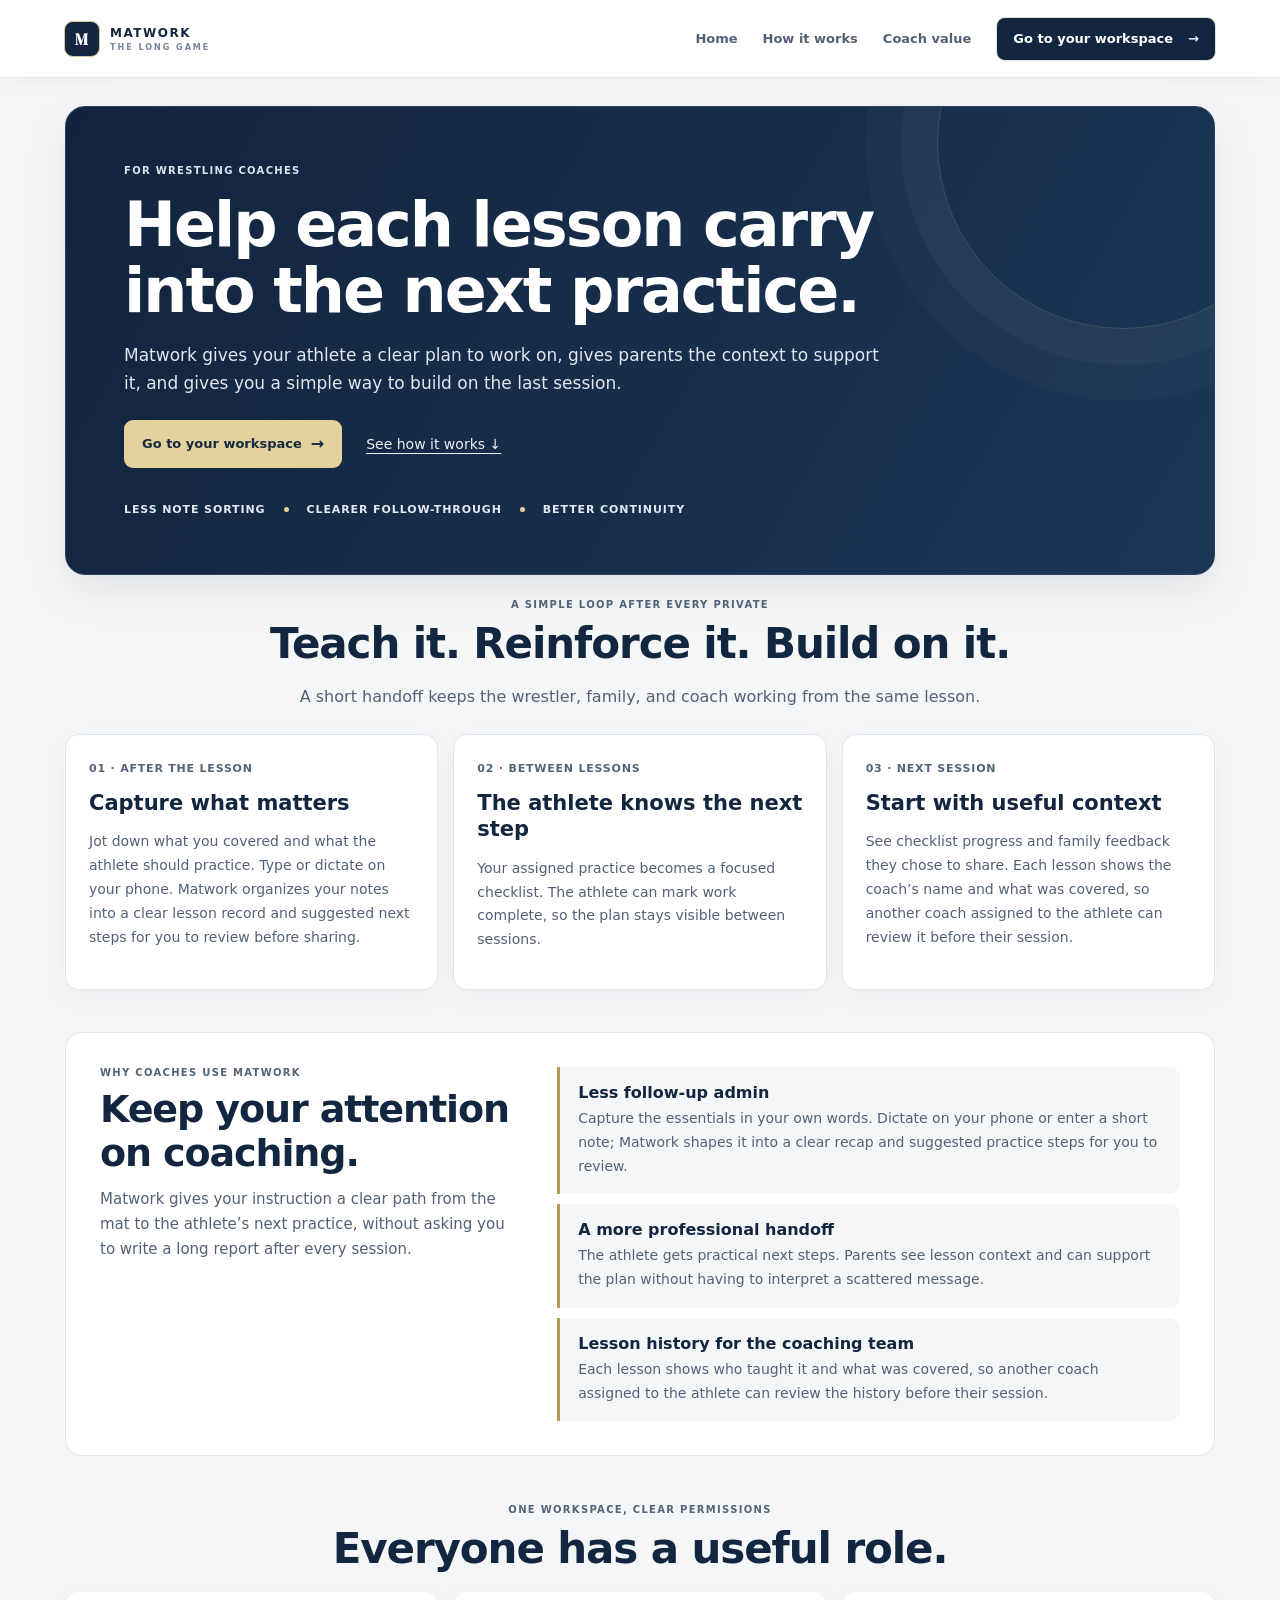
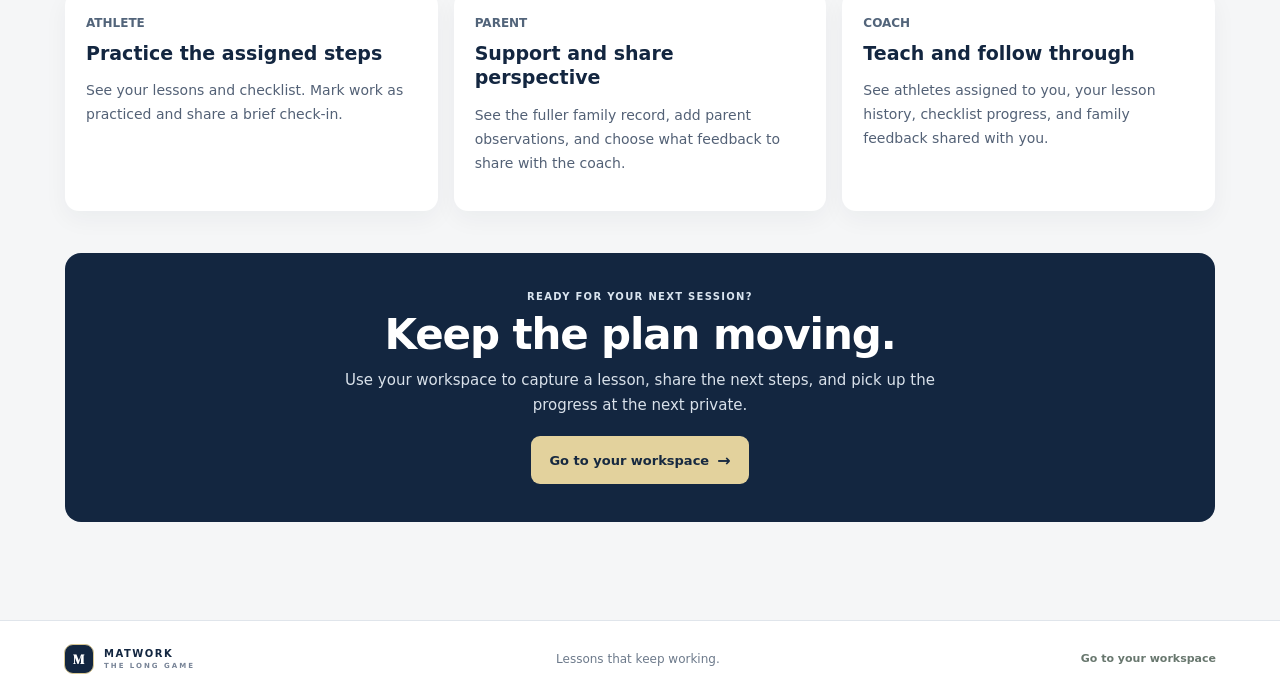
==== commit 743a8281: "Improve Matwork text color contrast in for-coaches.html" ====
--- a/for-coaches.html
+++ b/for-coaches.html
@@ -6,7 +6,7 @@
   <meta name="theme-color" content="#142321">
   <meta name="description" content="How Matwork supports coaches, athletes, and parents between wrestling lessons.">
   <title>Matwork — How it works</title>
-  <link rel="stylesheet" href="marketing.css?v=20261018-coachpage6">
+  <link rel="stylesheet" href="marketing.css?v=20261018-no-gold-text1">
 </head>
 <body>
   <header class="site-header">
--- a/marketing.css
+++ b/marketing.css
@@ -130,5 +130,14 @@
 .coach-closing .button{display:inline-flex;align-items:center;justify-content:center;gap:8px;background:#e3d29d;color:#172940}
 @media(max-width:900px){.coach-steps{grid-template-columns:repeat(2,minmax(0,1fr))}.coach-value-section{grid-template-columns:1fr;gap:18px}}
 @media(max-width:650px){.coach-page{padding-top:14px}.coach-intro{padding:27px 21px}.coach-intro-actions{gap:8px;display:grid}.coach-text-link{margin:6px 0 0}.coach-promise{gap:10px 12px;margin-top:25px;font-size:10px}.coach-section,.coach-roles{margin-bottom:34px}.coach-section-heading{text-align:left}.coach-section-heading h2,.coach-value-section h2{font-size:30px}.coach-section-heading>p{font-size:15px}.coach-steps{grid-template-columns:1fr;gap:10px}.coach-step{padding:20px}.coach-value-section{padding:23px 19px;gap:12px}.coach-benefits article{padding:14px}.coach-closing{padding:30px 19px}}
+
+/* Keep Vegas gold as a decorative accent; use high-contrast neutrals for text. */
+.brand-mark{color:#fff}
+.header-cta span,.core-hero .eyebrow,.core-hero h1 em,.loop-node small,.visual-caption,.closing-cta .eyebrow,.simple-flow .eyebrow,.simple-flow li::marker{color:#e6edf5}
+.section-heading .eyebrow,.simple-main>.eyebrow,.core-step .core-num,.simple-card small{color:#52647a}
+.monetization-note b{color:var(--mat-navy)}
+.reflection-chip>span{color:var(--mat-navy)}
+.reflection-chip p{color:#536176}
+.parent-card .role-icon{color:#52647a}
 @media(min-width:651px) and (max-width:1200px){.site-header{height:auto;min-height:70px;padding:10px 20px;gap:10px 16px;flex-wrap:wrap}.site-header nav{order:3;flex:1 0 100%;justify-content:center;margin:0;padding:9px 0 2px;border-top:1px solid var(--mat-line)}.header-cta{margin-left:auto}}
 
